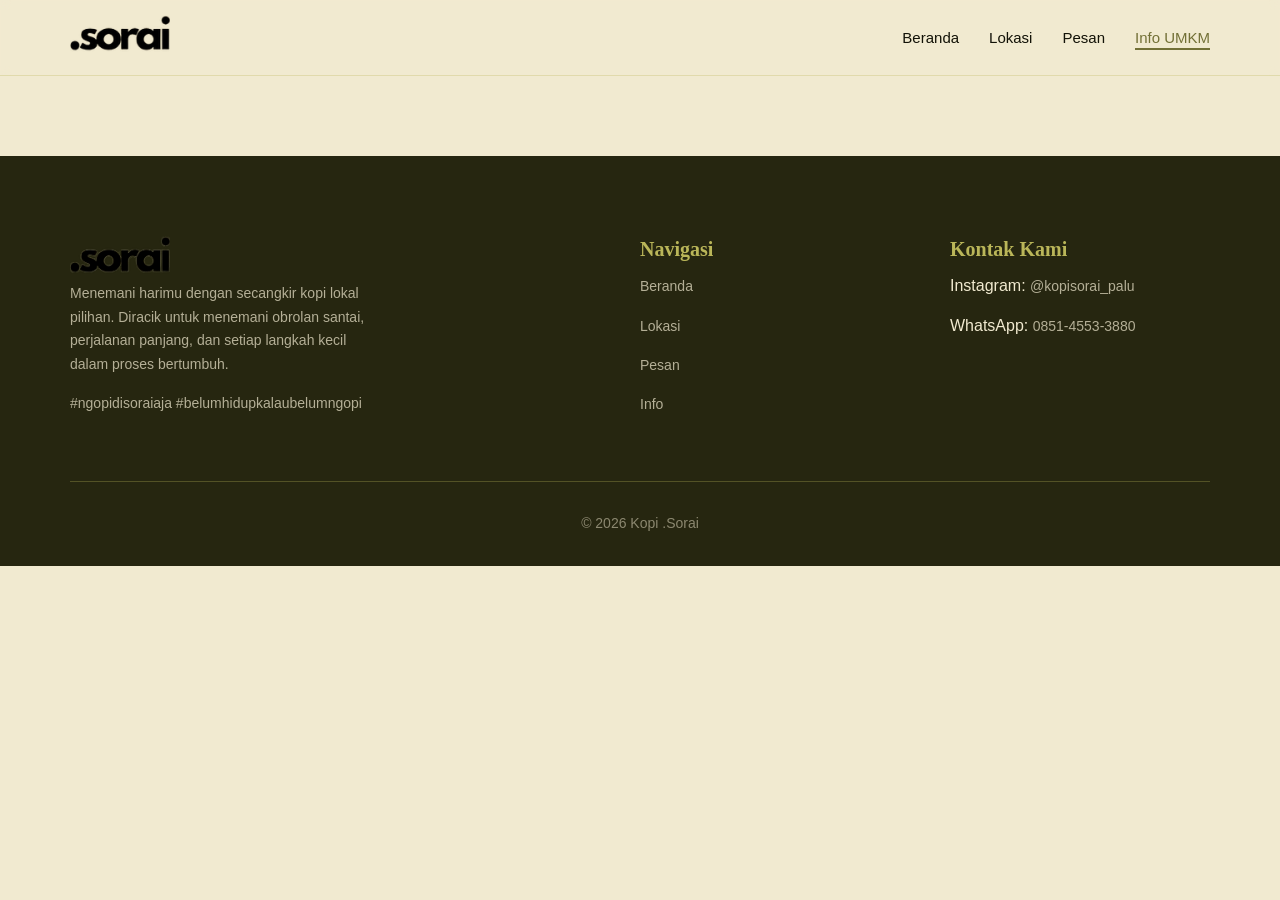
==== pages/insight.html @ 7a5486a9 "Desain Beranda, Header/Navbar, dan Footer! :]" ====
<!DOCTYPE html>
<html lang="id">
<head>
    <meta charset="UTF-8">
    <meta name="viewport" content="width=device-width, initial-scale=1.0">
    <title>Kopi .Sorai | Belum Hidup Kalau Belum Ngopi</title>
    
    <link rel="preconnect" href="[https://fonts.googleapis.com](https://fonts.googleapis.com)">
    <link rel="preconnect" href="[https://fonts.gstatic.com](https://fonts.gstatic.com)" crossorigin>
    <link href="[https://fonts.googleapis.com/css2?family=Playfair+Display:ital,wght@0,400;0,600;0,700;1,400&family=Poppins:wght@300;400;500;600&display=swap](https://fonts.googleapis.com/css2?family=Playfair+Display:ital,wght@0,400;0,600;0,700;1,400&family=Poppins:wght@300;400;500;600&display=swap)" rel="stylesheet">
    <link rel="stylesheet" href="/assets/css/style.css">
    <link rel="icon" href="/images/favicon-fromIG.jpg">
</head>
<body>
    <!-- HEADER -->
    <header>
        <div class="container">
            <nav>
                <a href="/index.html">
                    <img src="/images/logo-sorai.png" alt="" width= "100px">
                </a>

                <ul class="nav-links" id="nav">
                    <li><a href="/index.html">Beranda</a></li>
                    <li><a href="lokasi.html">Lokasi</a></li>
                    <li><a href="order.html">Pesan</a></li>
                    <li><a href="insight.html" class="active">Info UMKM</a></li>
                </ul>
            </nav>
        </div>
    </header>

    <!-- FOOTER -->
    <footer>
        <div class="container">
            <div class="footer-grid">
                <div>
                    <a href="/index.html">
                        <img src="/images/logo-sorai.png" alt="" width="100px">
                    </a>
                    <p class="footer-desc">Menemani harimu dengan secangkir kopi lokal pilihan. Diracik untuk menemani obrolan santai, perjalanan panjang, dan setiap langkah kecil dalam proses bertumbuh.</p>
                    <p class="footer-desc">#ngopidisoraiaja #belumhidupkalaubelumngopi</p>
                    
                </div>

                <div>
                    <h4 class="footer-title">Navigasi</h4>
                    <ul class="footer-links">
                        <li><a href="/index.html">Beranda</a></li>
                        <li><a href="lokasi.html">Lokasi</a></li>
                        <li><a href="order.html">Pesan</a></li>
                        <li><a href="insight.html">Info</a></li>
                    </ul>
                </div>

                <div>
                    <h4 class="footer-title">Kontak Kami</h4>
                    <ul class="footer-links">
                        <li>Instagram: <a href="https://www.instagram.com/kopisorai_palu/">@kopisorai_palu</a></li>
                        <li>WhatsApp: <a href="https://wa.me/6285145533880">0851-4553-3880</a></li>
                    </ul>
                </div>

            </div>
            <div class="footer-bottom">
                &copy; 2026 Kopi .Sorai
            </div>
        </div>
    </footer>
</body>
</html>
---- assets/css/style.css ----
:root {
    --warna-bg: #F1EAD0;       
    --warna-section: #D6D095;    
    --border: #BAB659;        
    --warna-button: #727036;    
    --text-main: #131308;    
    --warna-footer: #262610;    
    --white: #FFFFFF;         
    
    --radius-card: 20px;
    --radius-button: 30px;
    --shadow-soft: 0 12px 35px rgba(38, 38, 16, 0.06);
    --shadow-hover: 0 15px 45px rgba(38, 38, 16, 0.12);
}

* {
    margin: 0;
    padding: 0;
}

body {
    background-color: var(--warna-bg);
    color: var(--text-main);
    font-family: 'Poppins', sans-serif;
    line-height: 1.7;
}

h1, h2, h3, h4, h5 {
    font-family: 'Playfair Display', serif;
    color: var(--text-main);
    font-weight: 700;
    line-height: 1.3;
}

p {
    font-weight: 300;
    margin-bottom: 15px;
}

.container {
    width: 100%;
    max-width: 1140px;
    margin: 0 auto;
    padding: 0 24px;
}

/* --- HEADER --- */
header {
    background-color: rgba(241, 234, 208, 0.5);
    backdrop-filter: blur(5px);
    position: sticky;
    top: 0;
    z-index: 1000;
    padding: 15px 0;
    border-bottom: 1px solid rgba(186, 182, 89, 0.3);
}

nav {
    display: flex;
    justify-content: space-between;
    align-items: center;
}

.nav-links {
    list-style: none;
    display: flex;
    gap: 30px;
    align-items: center;
}

.nav-links li a {
    text-decoration: none;
    color: var(--text-main);
    font-weight: 500;
    font-size: 15px;
    position: relative;
    cursor: pointer;
    transition: color 0.3s ease;
}

.nav-links li a:hover, .nav-links li a.active {
    color: var(--warna-button);
}

.nav-links li a::after {
    content: '';
    position: absolute;
    width: 0%;
    height: 2px;
    bottom: -4px;
    left: 0;
    background-color: var(--warna-button);
}

.nav-links li a:hover::after, .nav-links li a.active::after {
    width: 100%;
}

/* --- BERANDA --- */
.page {
    padding-bottom: 80px;
}


section {
    margin-top: 80px;
    margin-bottom: 80px;
}

.section-header {
    text-align: center;
    margin-bottom: 50px;
}

.section-header h2 {
    font-size: 36px;
    margin-bottom: 10px;
    position: relative;
    display: inline-block;
}

.section-header p {
    color: var(--warna-button);
    font-size: 16px;
}

.button {
    display: inline-flex;
    align-items: center;
    justify-content: center;
    background-color: transparent;
    color: var(--warna-button);
    padding: 14px 32px;
    text-decoration: none;
    font-family: 'Poppins', sans-serif;
    font-weight: 500;
    border: 1px solid var(--warna-button);
    border-radius: var(--radius-button);
    cursor: pointer;
    transition: all 0.5s ease;
    font-size: 15px;
}

.button:hover {
    background-color: var(--warna-button);
    color: var(--white);
    transform: translateY(-1px);
}

.card {
    background-color: var(--white);
    border-radius: var(--radius-card);
    padding: 35px;
    box-shadow: var(--shadow-soft);
    position: relative;
    overflow: hidden;
}

.card-border {
    background-color: var(--warna-section);
    border-color: var(--border);
}

.badge {
    display: inline-block;
    background-color: var(--warna-bg);
    color: var(--warna-button);
    padding: 6px 14px;
    border-radius: 20px;
    font-size: 12px;
    font-weight: 600;
    margin-bottom: 15px;
    border: 1px solid var(--border);
    letter-spacing: 0.5px;
    text-transform: uppercase;
}

hr {
    border:none;
    height: 0.5px;
    background-color: #666;
}

.hero-section {
    display: flex;
    align-items: center;
    justify-content: space-between;
    min-height: 80vh;
    gap: 50px;
}

.hero-content {
    flex: 1;
    padding-right: 20px;
}

.hero-content h1 {
    font-size: 56px;
    line-height: 1.1;
    margin-bottom: 20px;
}

.hero-content p {
    font-size: 18px;
    margin-bottom: 35px;
    color: #4a4a38;
    max-width: 90%;
}

.hero-visual {
    flex: 1;
    position: relative;
    display: flex;
    justify-content: center;
    align-items: center;

    width: 100%;
    max-width: 450px;
    aspect-ratio: 1;
    background-image: url("/images/foto-kopi.png");
    background-size: cover;
    background-position: center;
    background-repeat: no-repeat;
    border: 2px solid var(--border);
    border-radius: 60% 40% 30% 70% / 60% 30% 70% 40%;
    animation: blobAnimation 8s infinite ease-in-out;
    padding: 40px;
    overflow: hidden;
}

@keyframes blobAnimation {
    0% { 
        border-radius: 60% 40% 30% 70% / 60% 30% 70% 40%; 
    }

    50% { 
        border-radius: 30% 60% 70% 40% / 50% 60% 30% 60%; 
    }

    100% { 
        border-radius: 60% 40% 30% 70% / 60% 30% 70% 40%; 
    }
}

.story-section {
    background-color: var(--warna-section);
    border-radius: 30px;
    padding: 40px;
    margin-top: 80px;
    margin-bottom: 80px;
    display: flex;
    align-items: center;
    gap: 50px;
}

.story-title {
    display: flex;
    align-items: center;
    gap: 8px;
    justify-content: center;
}

.story-title img {
    height: 40px;
    width: auto;
    display: block;
    margin-top: -5px;
}

.story-text h2 { 
    font-size: 40px; 
    margin-bottom: 20px; 
}

.story-text p { 
    font-size: 16px; 
    color: var(--text-main); 
    opacity: 0.9; 
    text-align: center;
}

/* Grid System */
.grid { 
    display: grid; 
    gap: 30px; 
}

.grid-2 { 
    grid-template-columns: repeat(2, 1fr); 
}

.grid-3 { 
    grid-template-columns: repeat(3, 1fr); 
}

.grid-4 { 
    grid-template-columns: repeat(4, 1fr); 
}

.menu-list { 
    margin-top: 20px; 
}

.menu-category-title { 
    font-size: 24px; margin-bottom: 25px; 
    color: var(--warna-button); 
    border-bottom: 1px solid var(--border); 
    padding-bottom: 10px; 
}

.menu-item { display: flex; 
    justify-content: space-between; 
    align-items: baseline; 
    margin-bottom: 20px; 
}

.menu-name { font-family: 'Playfair Display', serif; 
    font-size: 20px; 
    font-weight: 600; 
}

.menu-desc { 
    font-size: 13px; 
    color: #666; 
    display: block; 
    margin-top: 4px; 
}

.menu-price { 
    font-weight: 600; 
    color: var(--warna-button); 
    position: relative; 
}

.menu-dots { 
    flex-grow: 1; 
    border-bottom: 2px dotted var(--border); 
    margin: 0 15px; 
    opacity: 0.5; 
    position: relative; 
    top: -5px; 
}

/* --- FOOTER --- */
footer {
    background-color: var(--warna-footer);
    color: var(--warna-bg);
    padding: 80px 0 30px;
    margin-top: 80px;
}

.footer-grid {
    display: grid;
    grid-template-columns: 2fr 1fr 1fr;
    gap: 50px;
    margin-bottom: 50px;
}

.footer-logo {
    font-family: 'Playfair Display', serif;
    font-size: 32px;
    font-weight: 700;
    color: var(--warna-bg);
    text-decoration: none;
    margin-bottom: 15px;
    display: inline-block;
}

.footer-desc { 
    color: rgba(241, 234, 208, 0.7); 
    max-width: 300px; font-size: 14px; 
}

.footer-title { 
    font-family: 'Playfair Display', serif; 
    font-size: 20px; 
    margin-bottom: 10px; 
    color: var(--border); 
}

.footer-links { 
    list-style: none; 
}

.footer-links li { 
    margin-bottom: 12px; 
}

.footer-links a { 
    color: rgba(241, 234, 208, 0.7); 
    text-decoration: none; 
    transition: color 0.3s; 
    font-size: 14px; 
}

.footer-links a:hover { color: var(--warna-bg); }

.footer-bottom {
    text-align: center;
    padding-top: 30px;
    border-top: 1px solid rgba(186, 182, 89, 0.3);
    color: rgba(241, 234, 208, 0.5);
    font-size: 14px;
}
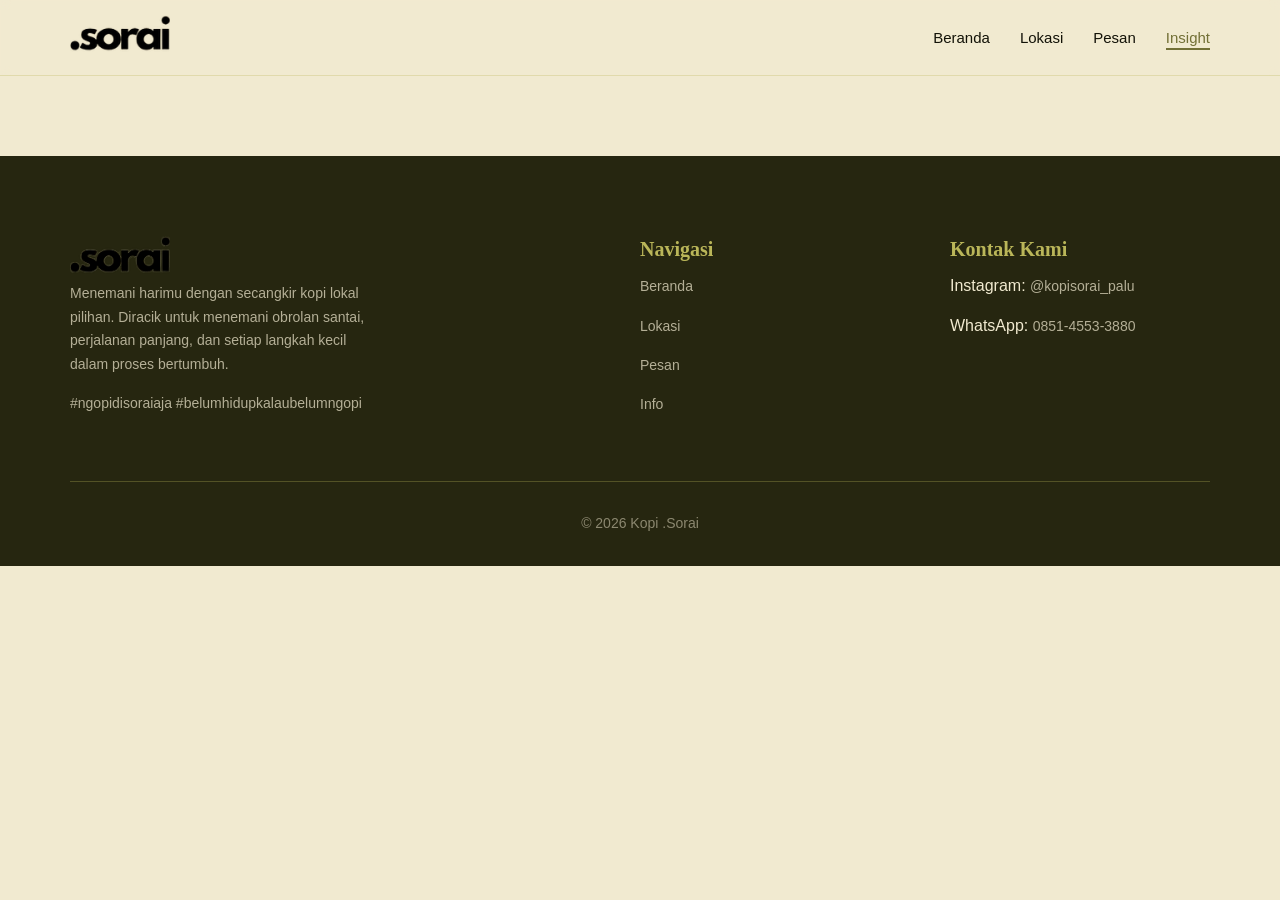
==== commit 1a6f829f: "Layout Page Lokasi dan script jsnya" ====
--- a/pages/insight.html
+++ b/pages/insight.html
@@ -24,7 +24,7 @@
                     <li><a href="/index.html">Beranda</a></li>
                     <li><a href="lokasi.html">Lokasi</a></li>
                     <li><a href="order.html">Pesan</a></li>
-                    <li><a href="insight.html" class="active">Info UMKM</a></li>
+                    <li><a href="insight.html" class="active">Insight</a></li>
                 </ul>
             </nav>
         </div>
@@ -68,4 +68,4 @@
         </div>
     </footer>
 </body>
-</html>+</html>
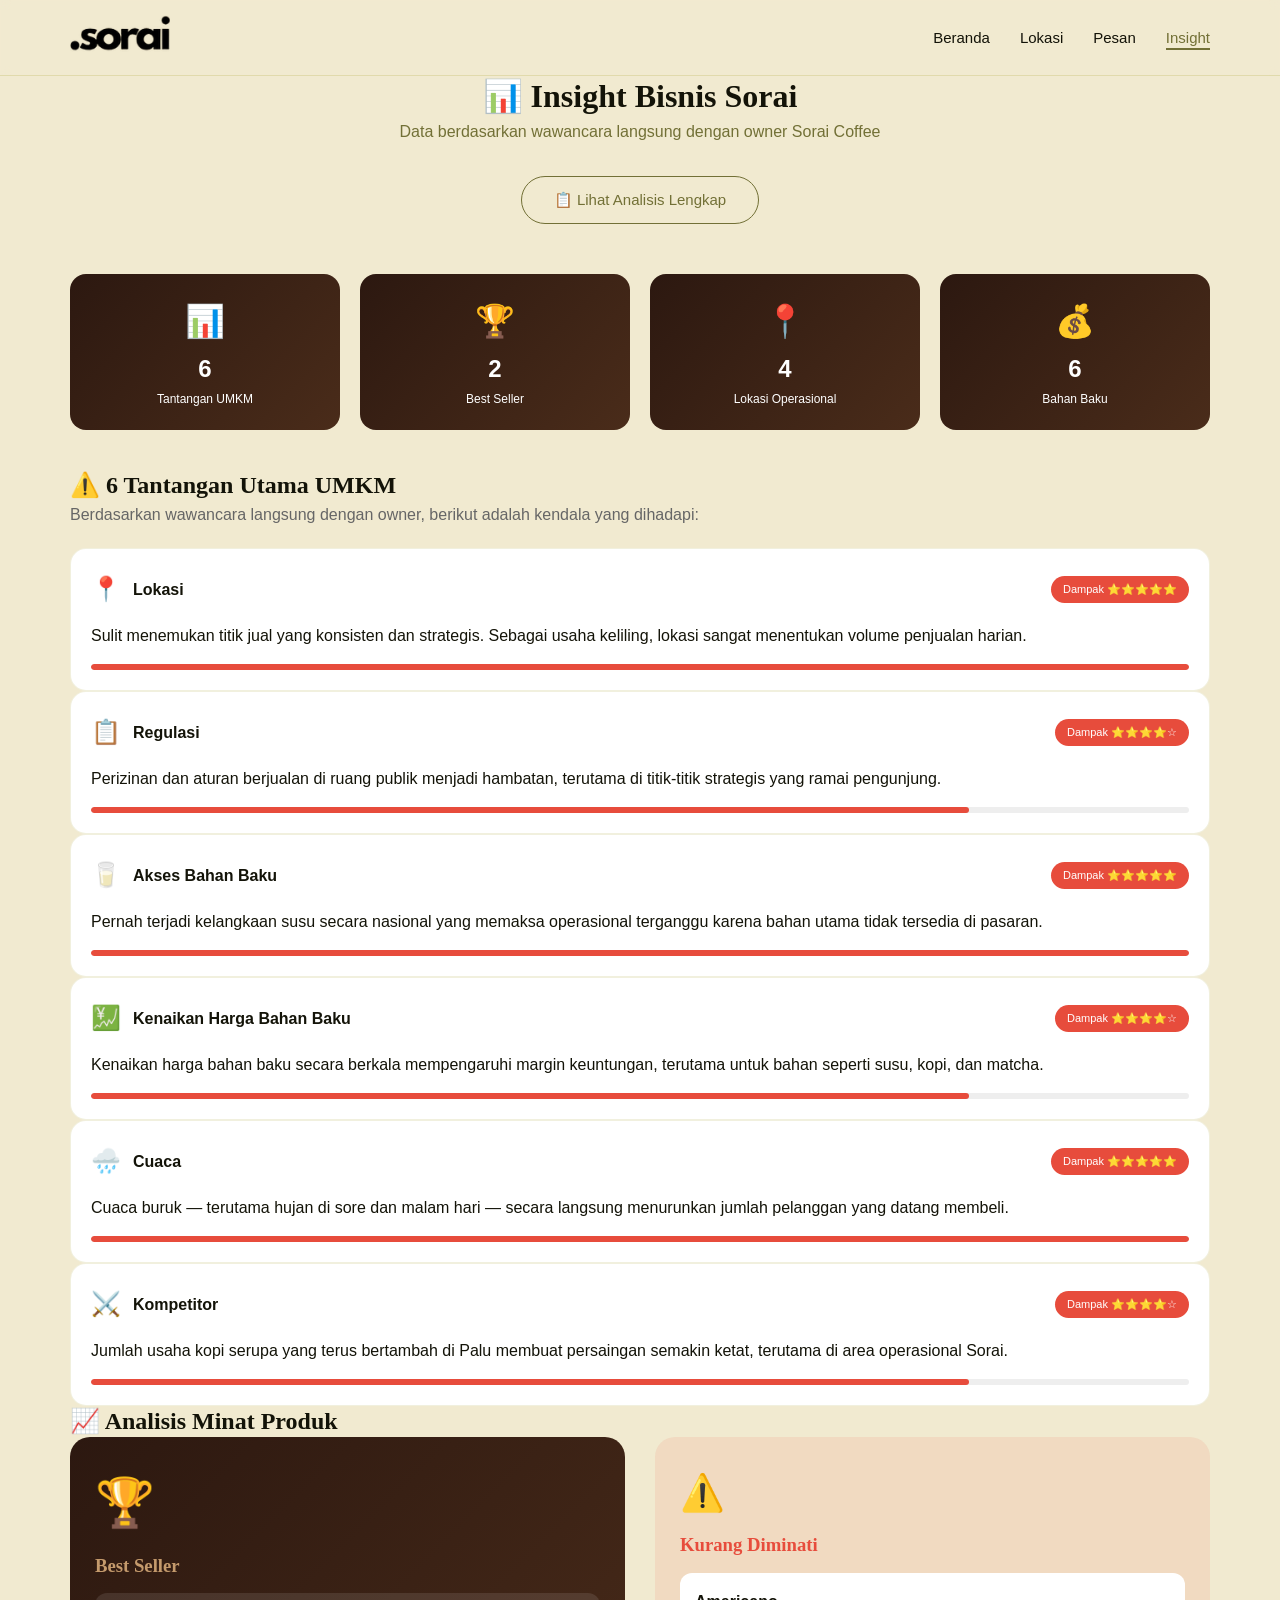
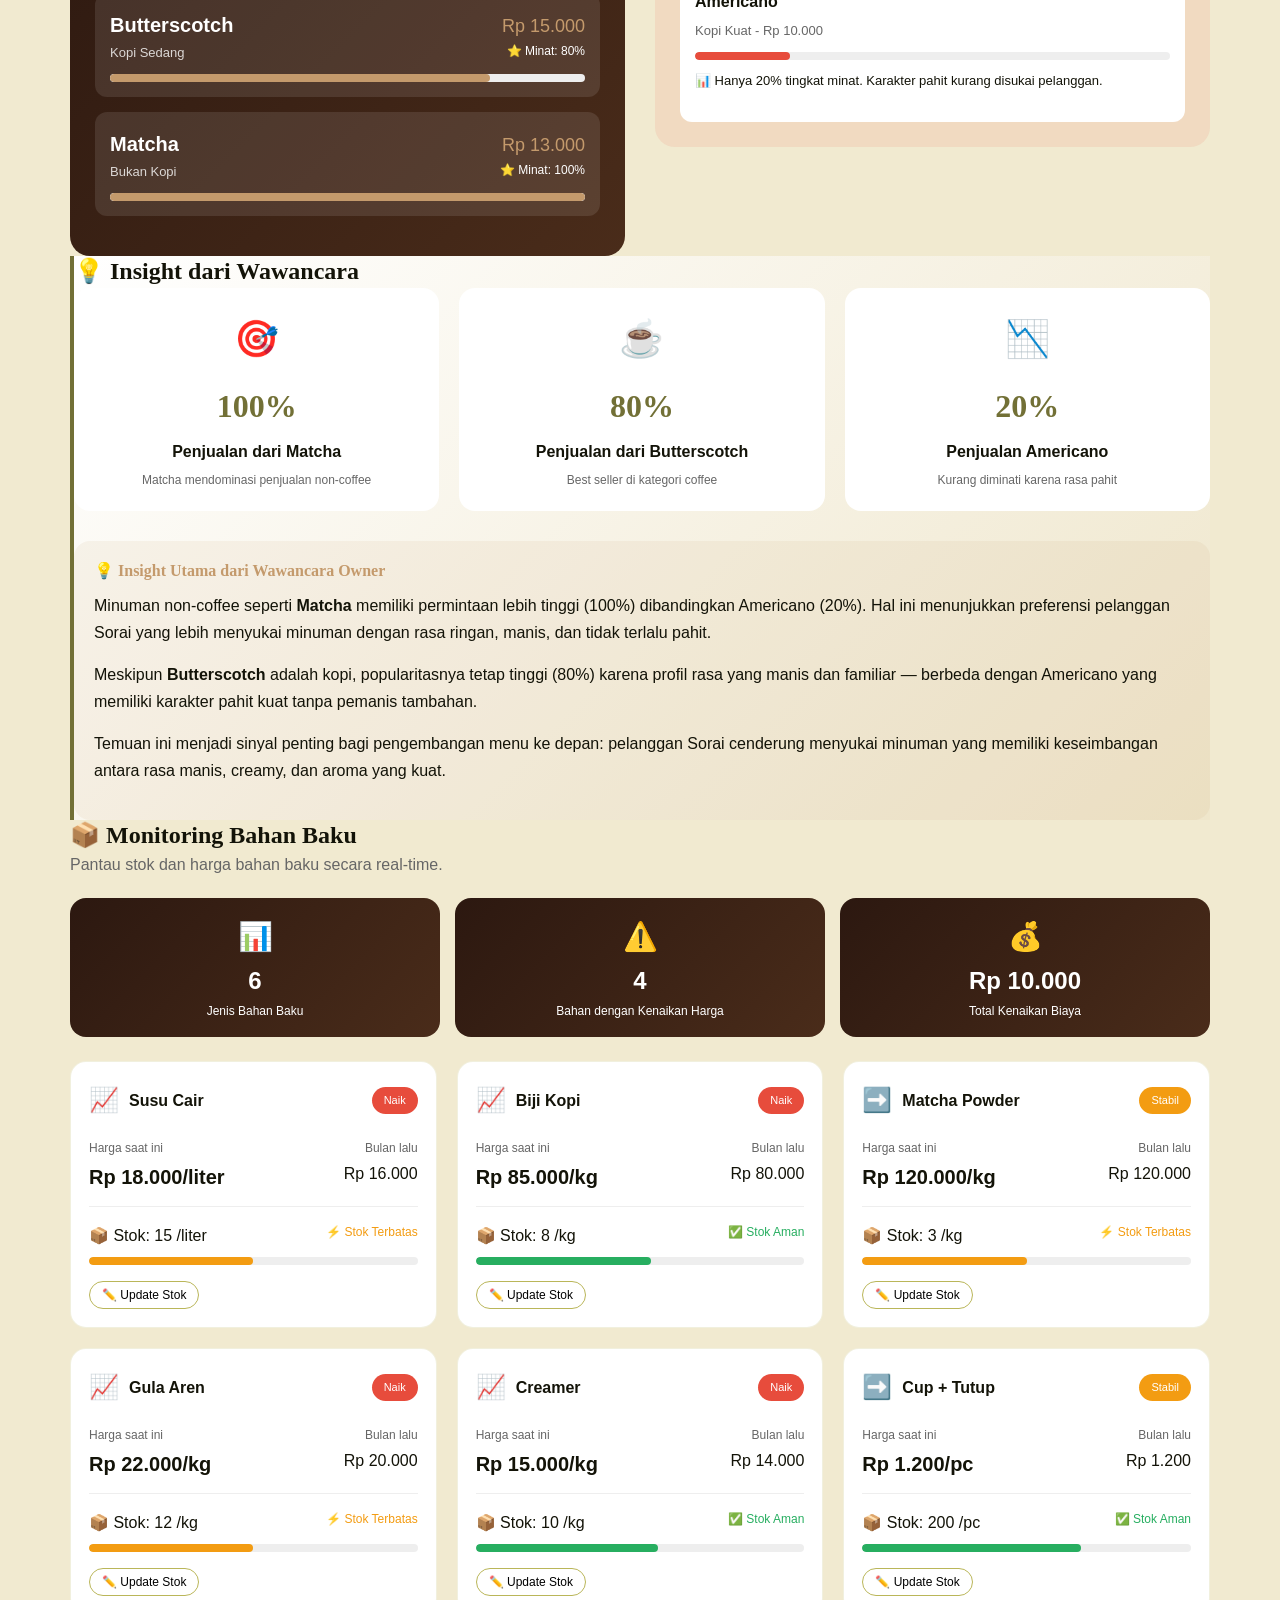
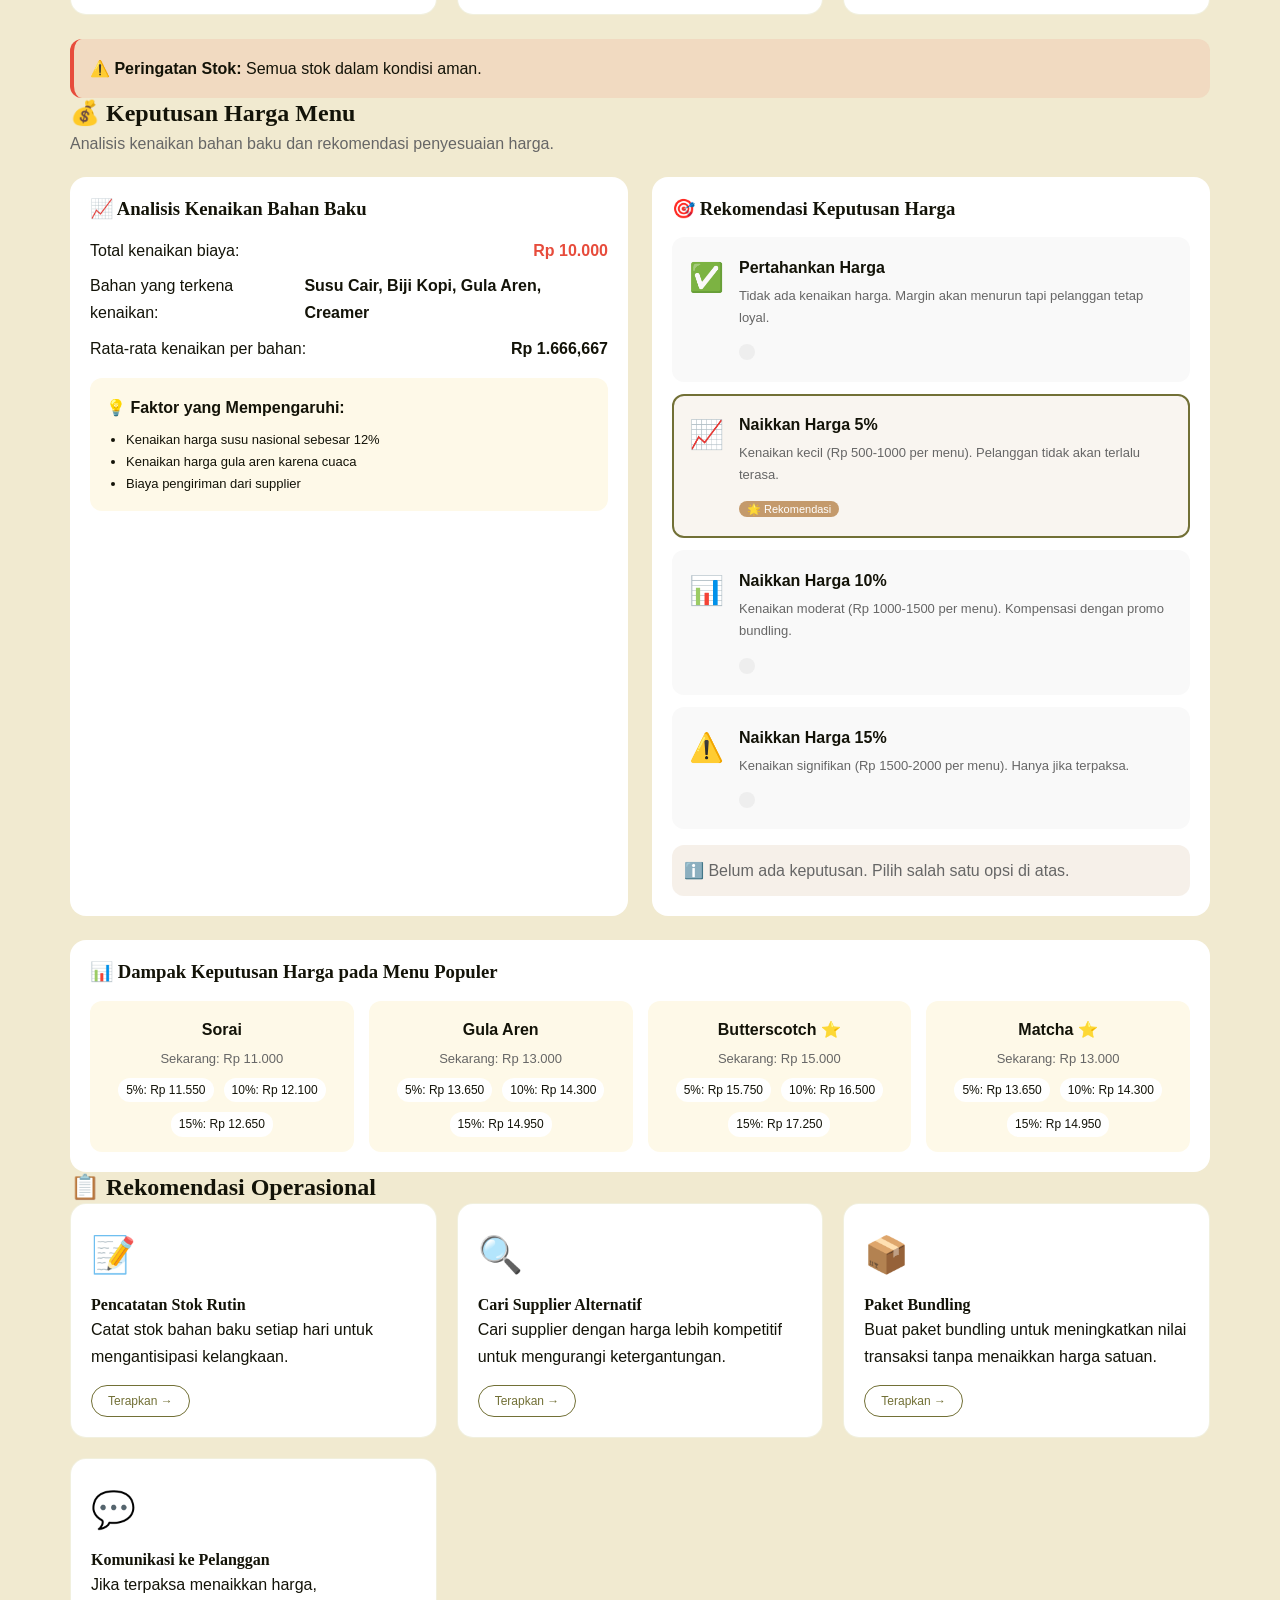
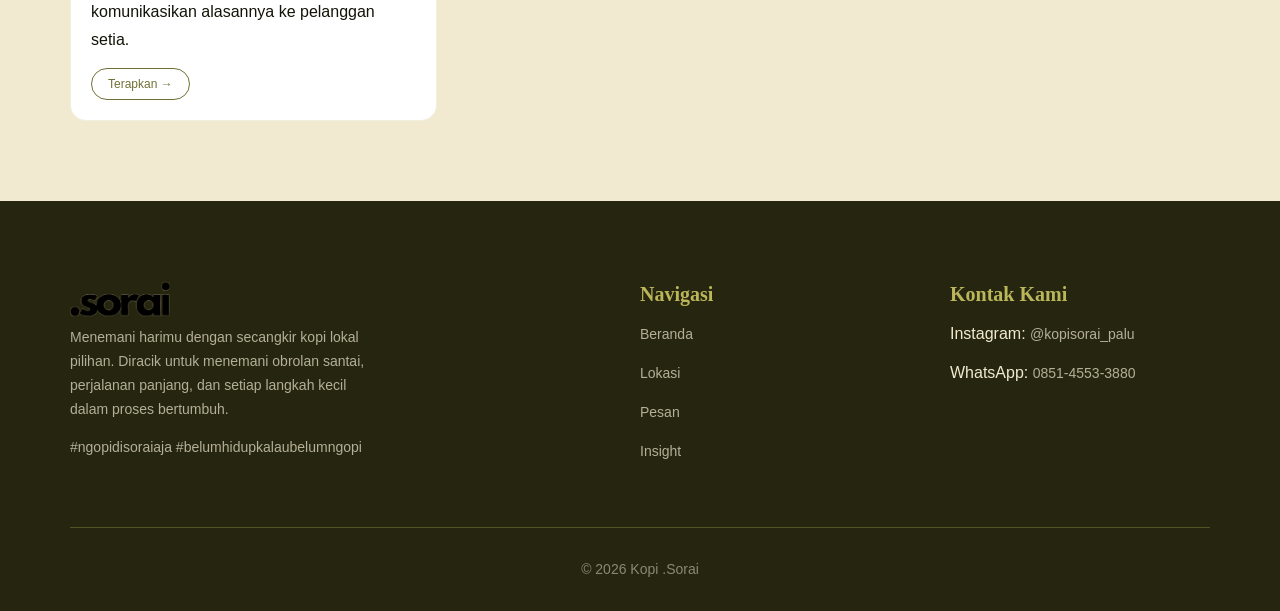
==== commit abc6cb3a: "Page Insight" ====
--- a/pages/insight.html
+++ b/pages/insight.html
@@ -3,11 +3,11 @@
 <head>
     <meta charset="UTF-8">
     <meta name="viewport" content="width=device-width, initial-scale=1.0">
-    <title>Kopi .Sorai | Belum Hidup Kalau Belum Ngopi</title>
+    <title>Kopi .Sorai | Insight Bisnis UMKM</title>
     
-    <link rel="preconnect" href="[https://fonts.googleapis.com](https://fonts.googleapis.com)">
-    <link rel="preconnect" href="[https://fonts.gstatic.com](https://fonts.gstatic.com)" crossorigin>
-    <link href="[https://fonts.googleapis.com/css2?family=Playfair+Display:ital,wght@0,400;0,600;0,700;1,400&family=Poppins:wght@300;400;500;600&display=swap](https://fonts.googleapis.com/css2?family=Playfair+Display:ital,wght@0,400;0,600;0,700;1,400&family=Poppins:wght@300;400;500;600&display=swap)" rel="stylesheet">
+    <link rel="preconnect" href="https://fonts.googleapis.com">
+    <link rel="preconnect" href="https://fonts.gstatic.com" crossorigin>
+    <link href="https://fonts.googleapis.com/css2?family=Playfair+Display:ital,wght@0,400;0,600;0,700;1,400&family=Poppins:wght@300;400;500;600&display=swap" rel="stylesheet">
     <link rel="stylesheet" href="/assets/css/style.css">
     <link rel="icon" href="/images/favicon-fromIG.jpg">
 </head>
@@ -17,9 +17,8 @@
         <div class="container">
             <nav>
                 <a href="/index.html">
-                    <img src="/images/logo-sorai.png" alt="" width= "100px">
+                    <img src="/images/logo-sorai.png" alt="Logo Sorai" width="100px">
                 </a>
-
                 <ul class="nav-links" id="nav">
                     <li><a href="/index.html">Beranda</a></li>
                     <li><a href="lokasi.html">Lokasi</a></li>
@@ -30,29 +29,100 @@
         </div>
     </header>
 
+    <main>
+        <div class="container">
+            <!-- Hero Insight -->
+            <div class="section-header">
+                <h1>📊 Insight Bisnis Sorai</h1>
+                <p>Data berdasarkan wawancara langsung dengan owner Sorai Coffee</p>
+                <button class="button" onclick="showFullInsight()" style="margin-top: 16px;">📋 Lihat Analisis Lengkap</button>
+            </div>
+
+            <!-- Ringkasan Cepat -->
+            <div style="display: grid; grid-template-columns: repeat(4, 1fr); gap: 20px; margin-bottom: 40px;">
+                <div style="text-align: center; padding: 20px; background: linear-gradient(135deg, #2c1810, #4a2c1a); border-radius: 16px; color: white;">
+                    <div style="font-size: 32px;">📊</div>
+                    <div style="font-size: 24px; font-weight: bold;">6</div>
+                    <div style="font-size: 12px;">Tantangan UMKM</div>
+                </div>
+                <div style="text-align: center; padding: 20px; background: linear-gradient(135deg, #2c1810, #4a2c1a); border-radius: 16px; color: white;">
+                    <div style="font-size: 32px;">🏆</div>
+                    <div style="font-size: 24px; font-weight: bold;">2</div>
+                    <div style="font-size: 12px;">Best Seller</div>
+                </div>
+                <div style="text-align: center; padding: 20px; background: linear-gradient(135deg, #2c1810, #4a2c1a); border-radius: 16px; color: white;">
+                    <div style="font-size: 32px;">📍</div>
+                    <div style="font-size: 24px; font-weight: bold;">4</div>
+                    <div style="font-size: 12px;">Lokasi Operasional</div>
+                </div>
+                <div style="text-align: center; padding: 20px; background: linear-gradient(135deg, #2c1810, #4a2c1a); border-radius: 16px; color: white;">
+                    <div style="font-size: 32px;">💰</div>
+                    <div style="font-size: 24px; font-weight: bold;">6</div>
+                    <div style="font-size: 12px;">Bahan Baku</div>
+                </div>
+            </div>
+
+            <!-- 6 Tantangan Utama -->
+            <div class="insight-card">
+                <h2>⚠️ 6 Tantangan Utama UMKM</h2>
+                <p style="margin-bottom: 20px; color: #666;">Berdasarkan wawancara langsung dengan owner, berikut adalah kendala yang dihadapi:</p>
+                <div id="tantangan-container"></div>
+            </div>
+
+            <!-- Minat Produk -->
+            <div class="insight-card">
+                <h2>📈 Analisis Minat Produk</h2>
+                <div id="minat-produk-container"></div>
+            </div>
+
+            <!-- Insight dari Wawancara -->
+            <div class="insight-card highlight">
+                <h2>💡 Insight dari Wawancara</h2>
+                <div id="insight-text-container"></div>
+            </div>
+
+            <!-- MONITORING BAHAN BAKU -->
+            <div class="insight-card">
+                <h2>📦 Monitoring Bahan Baku</h2>
+                <p style="margin-bottom: 20px; color: #666;">Pantau stok dan harga bahan baku secara real-time.</p>
+                <div id="monitoring-bahanbaku-container"></div>
+            </div>
+
+            <!-- KEPUTUSAN HARGA -->
+            <div class="insight-card">
+                <h2>💰 Keputusan Harga Menu</h2>
+                <p style="margin-bottom: 20px; color: #666;">Analisis kenaikan bahan baku dan rekomendasi penyesuaian harga.</p>
+                <div id="keputusan-harga-container"></div>
+            </div>
+
+            <!-- REKOMENDASI TAMBAHAN -->
+            <div class="insight-card">
+                <h2>📋 Rekomendasi Operasional</h2>
+                <div id="rekomendasi-tambahan-container"></div>
+            </div>
+        </div>
+    </main>
+
     <!-- FOOTER -->
     <footer>
         <div class="container">
             <div class="footer-grid">
                 <div>
                     <a href="/index.html">
-                        <img src="/images/logo-sorai.png" alt="" width="100px">
+                        <img src="/images/logo-sorai.png" alt="Logo Sorai" width="100px">
                     </a>
                     <p class="footer-desc">Menemani harimu dengan secangkir kopi lokal pilihan. Diracik untuk menemani obrolan santai, perjalanan panjang, dan setiap langkah kecil dalam proses bertumbuh.</p>
                     <p class="footer-desc">#ngopidisoraiaja #belumhidupkalaubelumngopi</p>
-                    
                 </div>
-
                 <div>
                     <h4 class="footer-title">Navigasi</h4>
                     <ul class="footer-links">
                         <li><a href="/index.html">Beranda</a></li>
                         <li><a href="lokasi.html">Lokasi</a></li>
                         <li><a href="order.html">Pesan</a></li>
-                        <li><a href="insight.html">Info</a></li>
+                        <li><a href="insight.html">Insight</a></li>
                     </ul>
                 </div>
-
                 <div>
                     <h4 class="footer-title">Kontak Kami</h4>
                     <ul class="footer-links">
@@ -60,12 +130,15 @@
                         <li>WhatsApp: <a href="https://wa.me/6285145533880">0851-4553-3880</a></li>
                     </ul>
                 </div>
-
             </div>
             <div class="footer-bottom">
                 &copy; 2026 Kopi .Sorai
             </div>
         </div>
     </footer>
+
+    <script src="/assets/js/data.js"></script>
+    <script src="/assets/js/insight.js"></script>
+    <script src="/assets/js/main.js"></script>
 </body>
-</html>
+</html>
--- a/assets/css/style.css
+++ b/assets/css/style.css
@@ -374,7 +374,7 @@
 .footer-title { 
     font-family: 'Playfair Display', serif; 
     font-size: 20px; 
-    margin-bottom: 10px; 
+    margin-bottom: 13px; 
     color: var(--border); 
 }
 
@@ -401,4 +401,589 @@
     border-top: 1px solid rgba(186, 182, 89, 0.3);
     color: rgba(241, 234, 208, 0.5);
     font-size: 14px;
+}
+
+/* --- LOKASI --- */
+.session-buttons {
+    display: flex;
+    justify-content: center;
+    gap: 15px;
+    margin-bottom: 40px;
+    flex-wrap: wrap;
+}
+
+.lokasi-button {
+    font-family: 'Poppins', sans-serif;
+    background-color: var(--white);
+    color: var(--warna-button);
+    border: 2px solid var(--border);
+    padding: 12px 24px;
+    border-radius: var(--radius-button);
+    font-weight: 600;
+    cursor: pointer;
+    transition: all 0.3s ease;
+    font-size: 14px;
+}
+
+.lokasi-button:hover {
+    transform: translateY(-2px);
+    box-shadow: var(--shadow-soft);
+}
+
+.lokasi-button.active {
+    background-color: var(--warna-button);
+    color: var(--white);
+    border-color: var(--warna-button);
+}
+
+.lokasi-grid {
+    display: grid;
+    grid-template-columns: repeat(auto-fit, minmax(300px, 1fr));
+    gap: 25px;
+    margin-bottom: 40px;
+}
+
+.lokasi-card {
+    background-color: var(--white);
+    border-radius: var(--radius-card);
+    padding: 30px;
+    border: 1px solid rgba(186, 182, 89, 0.3);
+    box-shadow: var(--shadow-soft);
+    display: flex;
+    flex-direction: column;
+    transition: all 0.3s ease;
+}
+
+.lokasi-grid {
+    display: grid;
+    grid-template-columns: repeat(auto-fit, minmax(300px, 500px));
+    gap: 25px;
+    justify-content: center;
+    margin-bottom: 40px;
+}
+
+.lokasi-card {
+    background-color: var(--white);
+    border-radius: var(--radius-card);
+    padding: 30px;
+    border: 1px solid rgba(186, 182, 89, 0.3);
+    box-shadow: var(--shadow-soft);
+    display: flex;
+    flex-direction: column;
+    transition: all 0.3s ease;
+}
+
+.lokasi-icon {
+    width: 100%;
+    height: 180px;
+    object-fit: contain;
+    margin-bottom: 20px;
+}
+
+.lokasi-card h3 {
+    font-size: 20px;
+    margin-bottom: 10px;
+    color: var(--text-main);
+}
+
+.lokasi-time {
+    display: inline-block;
+    align-self: flex-start;
+    background-color: var(--warna-section);
+    color: var(--text-main);
+    padding: 4px 12px;
+    border-radius: 8px;
+    font-size: 12px;
+    font-weight: 600;
+    margin-bottom: 12px;
+}
+
+.lokasi-address {
+    font-size: 13px;
+    margin-bottom: 20px;
+}
+
+.lokasi-address a {
+    color: #666;
+}
+
+.lokasi-pros h4 {
+    font-size: 14px;
+    font-family: 'Poppins', sans-serif;
+    margin-bottom: 10px;
+    color: var(--warna-button);
+    font-weight: 600;
+}
+
+.lokasi-pros ul {
+    list-style: none;
+}
+
+.lokasi-pros ul li {
+    font-size: 13px;
+    color: #4a4a38;
+    position: relative;
+    padding-left: 20px;
+    margin-bottom: 8px;
+    line-height: 1.4;
+}
+
+.lokasi-pros ul li::before {
+    content: "✓";
+    position: absolute;
+    left: 0;
+    color: var(--warna-button);
+    font-weight: bold;
+}
+
+.faktor-grid {
+    display: grid;
+    grid-template-columns: repeat(auto-fit, minmax(240px, 1fr));
+    gap: 20px;
+}
+
+.faktor-card {
+    background-color: var(--white);
+    border-radius: 15px;
+    padding: 22px;
+    border-left: 4px solid var(--warna-button);
+    box-shadow: var(--shadow-soft);
+    transition: transform 0.3s ease;
+}
+
+.faktor-icon {
+    font-size: 24px;
+    margin-bottom: 10px;
+}
+
+.faktor-card h4 {
+    font-size: 15px;
+    color: var(--warna-button);
+    margin-bottom: 6px;
+    font-family: 'Poppins', sans-serif;
+    font-weight: 600;
+}
+
+.faktor-card p {
+    font-size: 12px;
+    color: #555;
+    margin-bottom: 0;
+    line-height: 1.5;
+}
+
+
+/* STYLE INSIGHT */
+
+/* Tantangan Items */
+.tantangan-item {
+    background: var(--white);
+    padding: 20px;
+    border-radius: 16px;
+    transition: all 0.3s ease;
+    border: 1px solid rgba(186, 182, 89, 0.2);
+}
+
+.tantangan-item:hover {
+    transform: translateY(-5px);
+    box-shadow: var(--shadow-hover);
+}
+
+.tantangan-header {
+    display: flex;
+    align-items: center;
+    gap: 12px;
+    margin-bottom: 12px;
+    flex-wrap: wrap;
+}
+
+.tantangan-icon {
+    font-size: 24px;
+}
+
+.impact-badge {
+    padding: 4px 12px;
+    border-radius: 20px;
+    font-size: 11px;
+    color: white;
+    margin-left: auto;
+}
+
+.impact-bar {
+    height: 6px;
+    background: #eee;
+    border-radius: 3px;
+    margin-top: 12px;
+    overflow: hidden;
+}
+
+.impact-fill {
+    height: 100%;
+    border-radius: 3px;
+    transition: width 0.5s ease;
+}
+
+/* Insight Stats */
+.insight-stat {
+    text-align: center;
+    padding: 20px;
+    background: var(--white);
+    border-radius: 16px;
+    transition: all 0.3s ease;
+}
+
+.insight-stat:hover {
+    transform: translateY(-5px);
+    box-shadow: var(--shadow-hover);
+}
+
+.stat-icon {
+    font-size: 36px;
+    margin-bottom: 10px;
+}
+
+.stat-value {
+    font-size: 32px;
+    font-weight: 700;
+    font-family: 'Playfair Display', serif;
+    color: var(--warna-button);
+}
+
+.stat-label {
+    font-weight: 600;
+    margin: 5px 0;
+}
+
+.stat-desc {
+    font-size: 12px;
+    color: #666;
+}
+
+/* Popularity Bar */
+.popularity-bar {
+    height: 8px;
+    background: #eee;
+    border-radius: 4px;
+    overflow: hidden;
+}
+
+.popularity-fill {
+    height: 100%;
+    border-radius: 4px;
+    transition: width 0.5s ease;
+}
+
+/* Rekomendasi Grid */
+.rekomendasi-grid {
+    display: grid;
+    grid-template-columns: repeat(auto-fit, minmax(300px, 1fr));
+    gap: 20px;
+}
+
+.rekomendasi-card {
+    background: var(--white);
+    border-radius: 16px;
+    padding: 20px;
+    transition: all 0.3s ease;
+    border: 1px solid rgba(186, 182, 89, 0.2);
+}
+
+.rekomendasi-card:hover {
+    transform: translateY(-3px);
+    box-shadow: var(--shadow-hover);
+}
+
+.rekomendasi-header {
+    display: flex;
+    justify-content: space-between;
+    align-items: center;
+    margin-bottom: 12px;
+    flex-wrap: wrap;
+    gap: 8px;
+}
+
+.rekomendasi-title {
+    font-weight: 700;
+    font-size: 16px;
+}
+
+.rekomendasi-desc {
+    font-size: 13px;
+    color: #666;
+    line-height: 1.6;
+    margin-bottom: 15px;
+}
+
+.urgency-badge {
+    padding: 4px 10px;
+    border-radius: 20px;
+    font-size: 11px;
+    font-weight: 600;
+}
+
+.urgency-badge.high {
+    background: #e74c3c;
+    color: white;
+}
+
+.urgency-badge.medium {
+    background: #f39c12;
+    color: white;
+}
+
+.urgency-badge.low {
+    background: #27ae60;
+    color: white;
+}
+
+.action-btn {
+    background: transparent;
+    border: 1px solid var(--warna-button);
+    padding: 8px 16px;
+    border-radius: 20px;
+    color: var(--warna-button);
+    cursor: pointer;
+    font-size: 12px;
+    font-weight: 500;
+    transition: all 0.3s ease;
+}
+
+.action-btn:hover {
+    background: var(--warna-button);
+    color: white;
+}
+
+/* Filter Buttons */
+.filter-btn {
+    background: transparent;
+    border: 1px solid var(--border);
+    padding: 8px 20px;
+    border-radius: 30px;
+    cursor: pointer;
+    font-family: 'Poppins', sans-serif;
+    transition: all 0.3s ease;
+}
+
+.filter-btn:hover {
+    border-color: var(--warna-button);
+    color: var(--warna-button);
+}
+
+.filter-btn.active {
+    background: var(--warna-button);
+    border-color: var(--warna-button);
+    color: white;
+}
+
+/* Progress Bar */
+.progress-bar {
+    height: 10px;
+    background: #eee;
+    border-radius: 5px;
+    overflow: hidden;
+}
+
+.progress-fill {
+    height: 100%;
+    border-radius: 5px;
+    transition: width 0.5s ease;
+}
+
+/* Insight Card Highlight */
+.insight-card.highlight {
+    border-left: 4px solid var(--warna-button);
+    background: linear-gradient(135deg, var(--white), rgba(196, 154, 108, 0.05));
+}
+
+/* MONITORING BAHAN BAKU & KEPUTUSAN HARGA */
+
+/* Bahan Baku Grid */
+.bahanbaku-grid {
+    display: grid;
+    grid-template-columns: repeat(auto-fit, minmax(300px, 1fr));
+    gap: 20px;
+}
+
+.bahanbaku-card {
+    background: var(--white);
+    border-radius: 16px;
+    padding: 18px;
+    border: 1px solid rgba(186, 182, 89, 0.2);
+    transition: all 0.3s ease;
+}
+
+.bahanbaku-card:hover {
+    transform: translateY(-3px);
+    box-shadow: var(--shadow-hover);
+}
+
+.bahanbaku-header {
+    display: flex;
+    align-items: center;
+    gap: 10px;
+    margin-bottom: 12px;
+    flex-wrap: wrap;
+}
+
+.bahanbaku-icon {
+    font-size: 24px;
+}
+
+.trend-badge {
+    padding: 4px 12px;
+    border-radius: 20px;
+    font-size: 11px;
+    color: white;
+    margin-left: auto;
+}
+
+.bahanbaku-price {
+    display: flex;
+    justify-content: space-between;
+    margin-bottom: 15px;
+    padding-bottom: 12px;
+    border-bottom: 1px solid #eee;
+}
+
+.bahanbaku-stock {
+    margin-top: 10px;
+}
+
+.stock-bar {
+    height: 8px;
+    background: #eee;
+    border-radius: 4px;
+    margin: 8px 0;
+    overflow: hidden;
+}
+
+.stock-fill {
+    height: 100%;
+    border-radius: 4px;
+    transition: width 0.3s ease;
+}
+
+.stock-status {
+    font-size: 12px;
+    font-weight: 500;
+}
+
+.stock-status.safe { color: #27ae60; }
+.stock-status.warning { color: #f39c12; }
+.stock-status.danger { color: #e74c3c; }
+
+.update-stock-btn {
+    background: transparent;
+    border: 1px solid var(--border);
+    padding: 6px 12px;
+    border-radius: 20px;
+    font-size: 12px;
+    cursor: pointer;
+    margin-top: 8px;
+    transition: all 0.3s ease;
+}
+
+.update-stock-btn:hover {
+    background: var(--warna-button);
+    border-color: var(--warna-button);
+    color: white;
+}
+
+/* Price Decision Cards */
+.price-decision-card {
+    display: flex;
+    align-items: flex-start;
+    gap: 15px;
+    padding: 15px;
+    margin-bottom: 12px;
+    background: #f9f9f9;
+    border-radius: 12px;
+    cursor: pointer;
+    transition: all 0.3s ease;
+    border: 2px solid transparent;
+}
+
+.price-decision-card:hover {
+    background: #fef9e8;
+    transform: translateX(5px);
+}
+
+.price-decision-card.active {
+    border-color: var(--warna-button);
+    background: rgba(196, 154, 108, 0.1);
+}
+
+.decision-icon {
+    font-size: 28px;
+}
+
+.decision-content {
+    flex: 1;
+}
+
+.decision-content strong {
+    display: block;
+    margin-bottom: 4px;
+}
+
+.decision-content p {
+    font-size: 13px;
+    color: #666;
+    margin-bottom: 8px;
+}
+
+.decision-tag {
+    font-size: 11px;
+    padding: 2px 8px;
+    border-radius: 12px;
+    background: #eee;
+}
+
+.decision-tag.recommended {
+    background: #c49a6c;
+    color: white;
+}
+
+/* Menu Impact Grid */
+.menu-impact-grid {
+    display: grid;
+    grid-template-columns: repeat(auto-fit, minmax(200px, 1fr));
+    gap: 15px;
+}
+
+.menu-impact-card {
+    background: #fef9e8;
+    padding: 15px;
+    border-radius: 12px;
+    text-align: center;
+}
+
+.menu-impact-name {
+    font-weight: bold;
+    margin-bottom: 5px;
+}
+
+.menu-impact-price {
+    font-size: 13px;
+    color: #666;
+    margin-bottom: 8px;
+}
+
+.menu-impact-prices {
+    display: flex;
+    justify-content: center;
+    gap: 10px;
+    font-size: 12px;
+    flex-wrap: wrap;
+}
+
+.menu-impact-prices span {
+    background: white;
+    padding: 2px 8px;
+    border-radius: 12px;
+}
+
+/* Rekomendasi Card */
+.rekomendasi-icon {
+    font-size: 36px;
+    margin-bottom: 10px;
 }
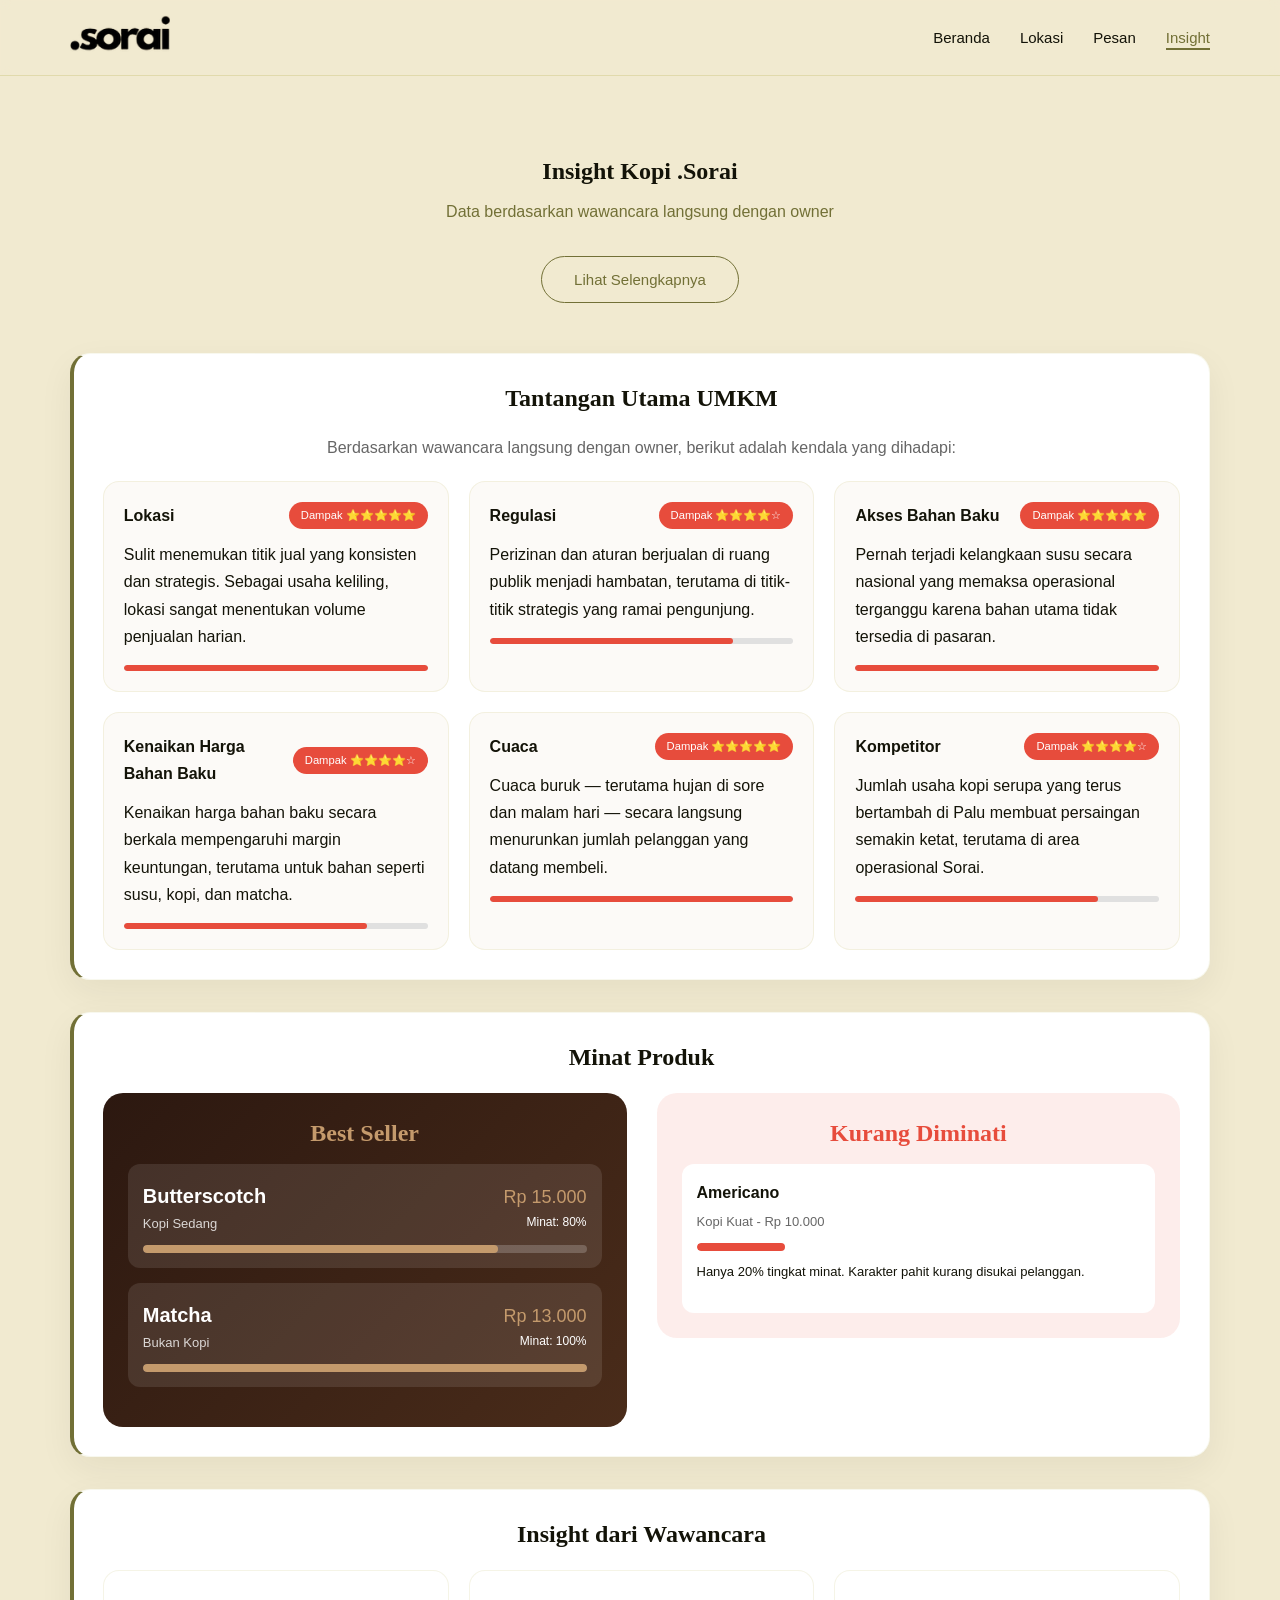
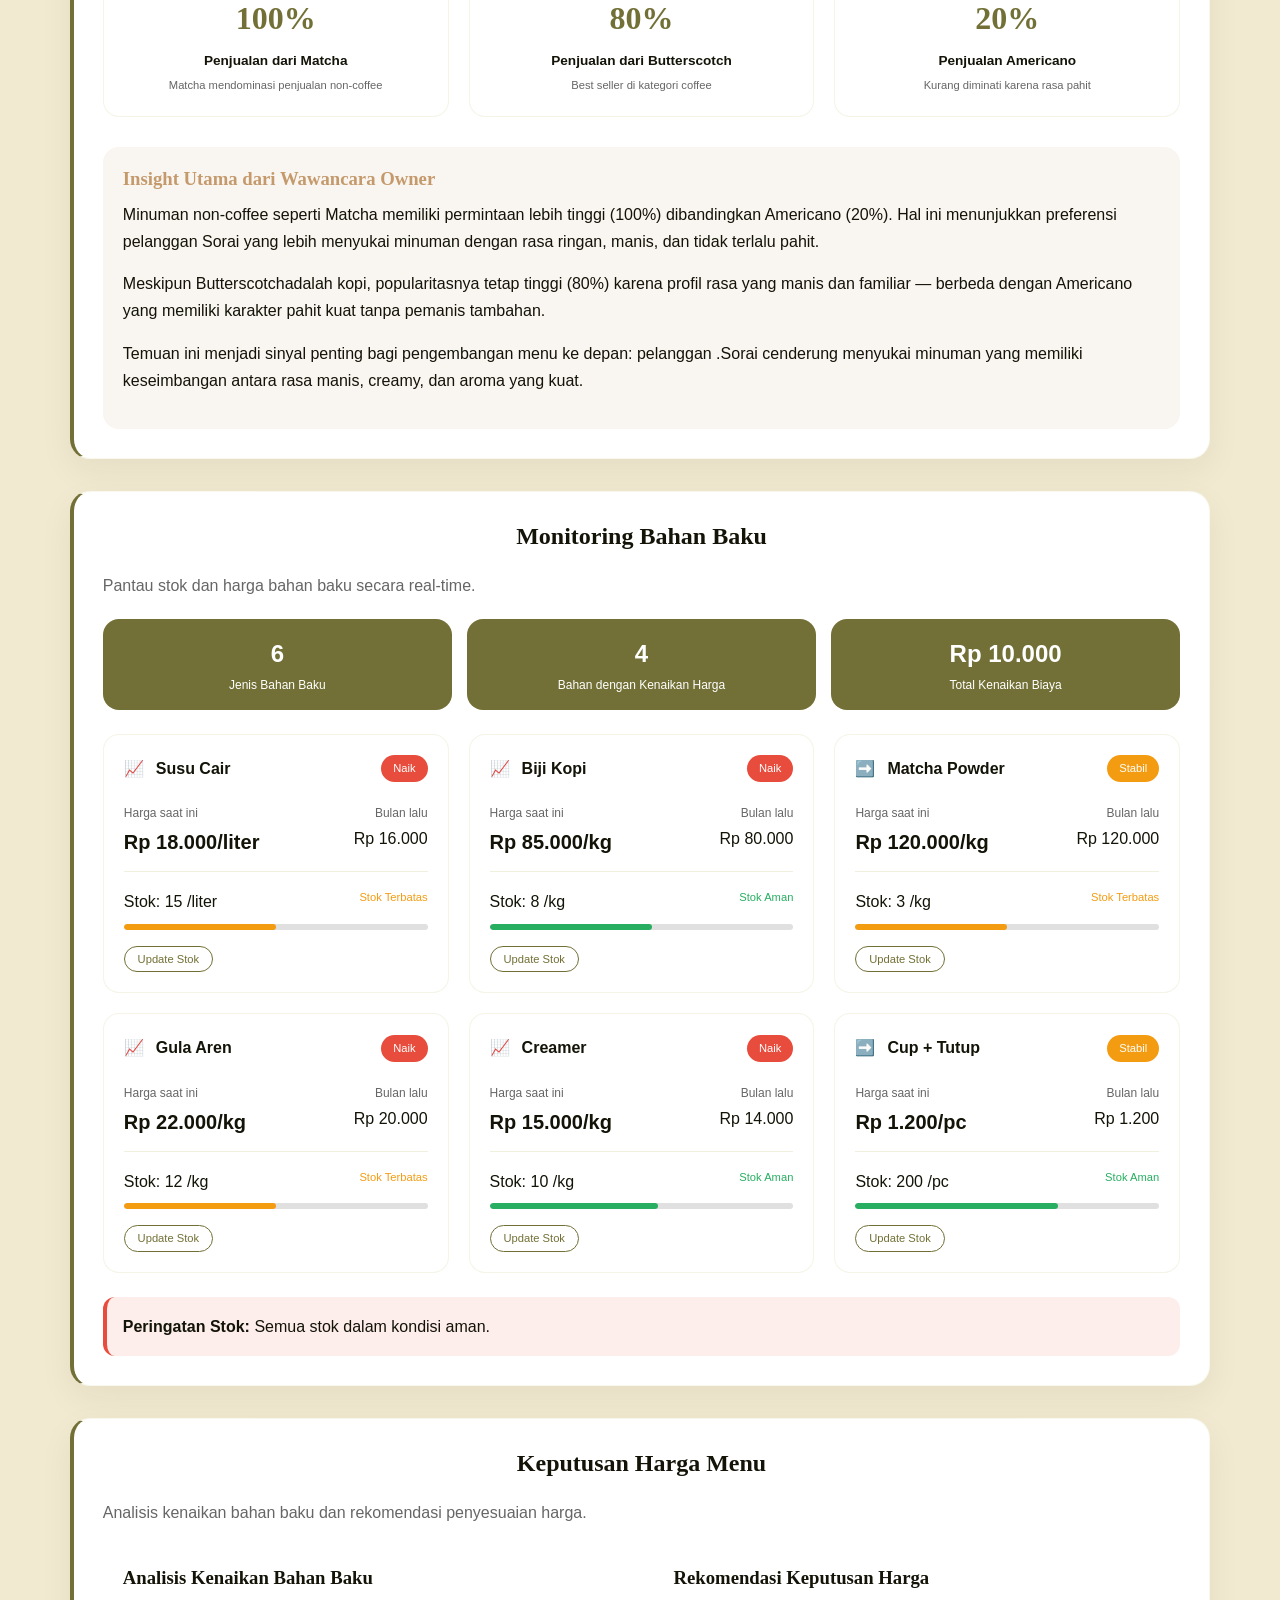
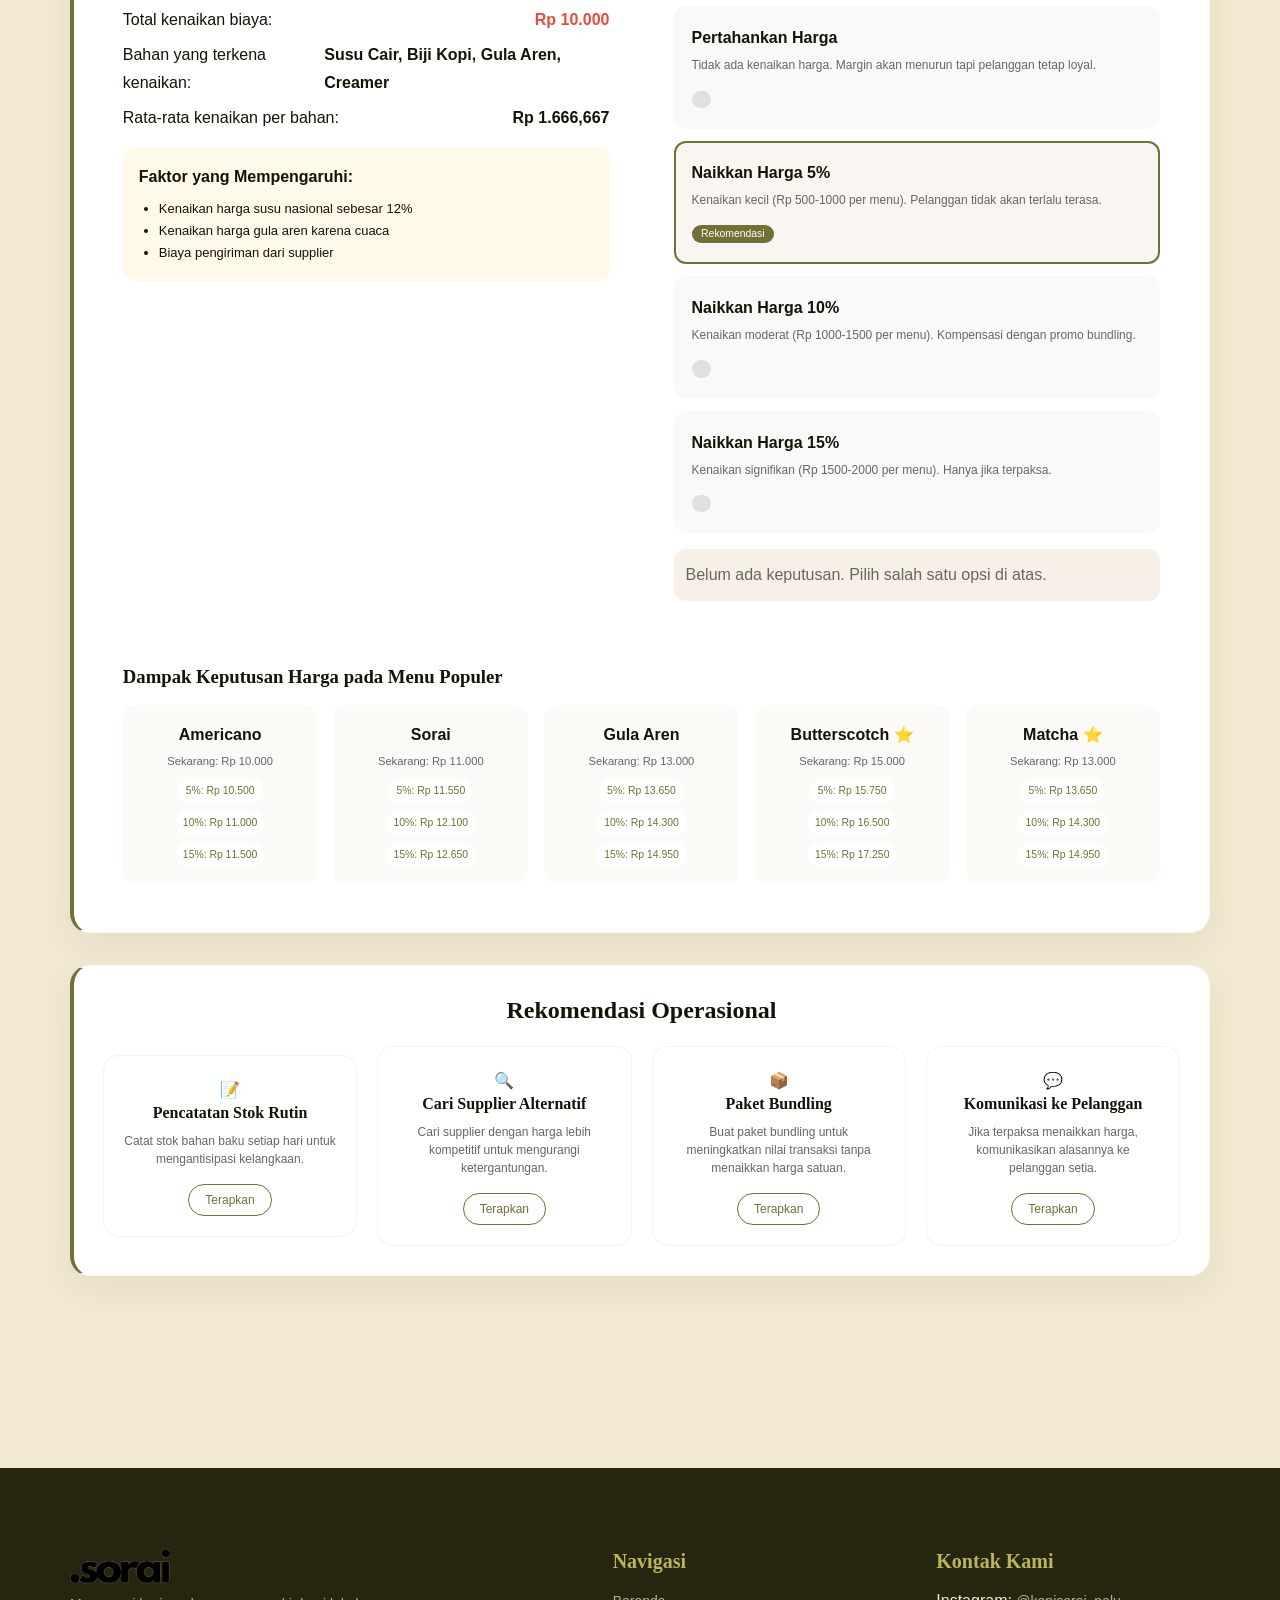
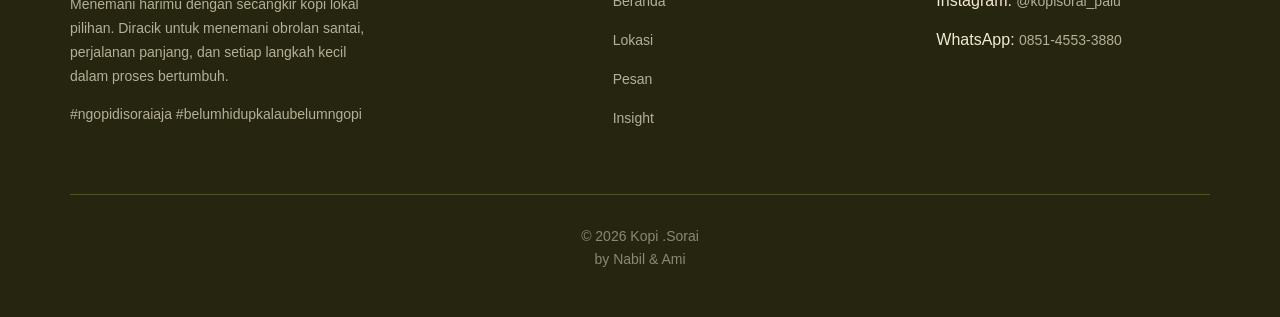
==== commit b993c9b9: "update pages, footer, etc." ====
--- a/pages/insight.html
+++ b/pages/insight.html
@@ -7,7 +7,7 @@
     
     <link rel="preconnect" href="https://fonts.googleapis.com">
     <link rel="preconnect" href="https://fonts.gstatic.com" crossorigin>
-    <link href="https://fonts.googleapis.com/css2?family=Playfair+Display:ital,wght@0,400;0,600;0,700;1,400&family=Poppins:wght@300;400;500;600&display=swap" rel="stylesheet">
+        <link href="[https://fonts.googleapis.com/css2?family=Playfair+Display:ital,wght@0,400;0,600;0,700;1,400&family=Poppins:wght@300;400;500;600&display=swap](https://fonts.googleapis.com/css2?family=Playfair+Display:ital,wght@0,400;0,600;0,700;1,400&family=Poppins:wght@300;400;500;600&display=swap)" rel="stylesheet">
     <link rel="stylesheet" href="/assets/css/style.css">
     <link rel="icon" href="/images/favicon-fromIG.jpg">
 </head>
@@ -23,84 +23,57 @@
                     <li><a href="/index.html">Beranda</a></li>
                     <li><a href="lokasi.html">Lokasi</a></li>
                     <li><a href="order.html">Pesan</a></li>
-                    <li><a href="insight.html" class="active">Insight</a></li>
+                    <li><a href="insight.html">Insight</a></li>
                 </ul>
             </nav>
         </div>
     </header>
 
     <main>
-        <div class="container">
-            <!-- Hero Insight -->
-            <div class="section-header">
-                <h1>📊 Insight Bisnis Sorai</h1>
-                <p>Data berdasarkan wawancara langsung dengan owner Sorai Coffee</p>
-                <button class="button" onclick="showFullInsight()" style="margin-top: 16px;">📋 Lihat Analisis Lengkap</button>
-            </div>
+        <section id="page-insight" class="page">
+            <div class="container">
+                <div class="section-header">
+                    <h1>Insight Kopi .Sorai</h1>
+                    <p>Data berdasarkan wawancara langsung dengan owner</p>
+                    <button class="button" onclick="showFullInsight()" style="margin-top: 16px;">Lihat Selengkapnya</button>
+                </div>
 
-            <!-- Ringkasan Cepat -->
-            <div style="display: grid; grid-template-columns: repeat(4, 1fr); gap: 20px; margin-bottom: 40px;">
-                <div style="text-align: center; padding: 20px; background: linear-gradient(135deg, #2c1810, #4a2c1a); border-radius: 16px; color: white;">
-                    <div style="font-size: 32px;">📊</div>
-                    <div style="font-size: 24px; font-weight: bold;">6</div>
-                    <div style="font-size: 12px;">Tantangan UMKM</div>
+                <div class="insight-card">
+                    <h2>Tantangan Utama UMKM</h2>
+                    <p style="margin-bottom: 20px; color: #666; text-align: center;">Berdasarkan wawancara langsung dengan owner, berikut adalah kendala yang dihadapi:</p>
+                    <div id="tantangan-container"></div>
                 </div>
-                <div style="text-align: center; padding: 20px; background: linear-gradient(135deg, #2c1810, #4a2c1a); border-radius: 16px; color: white;">
-                    <div style="font-size: 32px;">🏆</div>
-                    <div style="font-size: 24px; font-weight: bold;">2</div>
-                    <div style="font-size: 12px;">Best Seller</div>
+
+                <div class="insight-card">
+                    <h2>Minat Produk</h2>
+                    <div id="minat-produk-container"></div>
                 </div>
-                <div style="text-align: center; padding: 20px; background: linear-gradient(135deg, #2c1810, #4a2c1a); border-radius: 16px; color: white;">
-                    <div style="font-size: 32px;">📍</div>
-                    <div style="font-size: 24px; font-weight: bold;">4</div>
-                    <div style="font-size: 12px;">Lokasi Operasional</div>
+
+                <div class="insight-card highlight">
+                    <h2>Insight dari Wawancara</h2>
+                    <div id="insight-text-container"></div>
                 </div>
-                <div style="text-align: center; padding: 20px; background: linear-gradient(135deg, #2c1810, #4a2c1a); border-radius: 16px; color: white;">
-                    <div style="font-size: 32px;">💰</div>
-                    <div style="font-size: 24px; font-weight: bold;">6</div>
-                    <div style="font-size: 12px;">Bahan Baku</div>
+
+                <div class="insight-card">
+                    <h2>Monitoring Bahan Baku</h2>
+                    <p style="margin-bottom: 20px; color: #666;">Pantau stok dan harga bahan baku secara real-time.</p>
+                    <div id="monitoring-bahanbaku-container"></div>
+                </div>
+
+                <!-- KEPUTUSAN HARGA -->
+                <div class="insight-card">
+                    <h2>Keputusan Harga Menu</h2>
+                    <p style="margin-bottom: 20px; color: #666;">Analisis kenaikan bahan baku dan rekomendasi penyesuaian harga.</p>
+                    <div id="keputusan-harga-container"></div>
+                </div>
+
+                <!-- REKOMENDASI TAMBAHAN -->
+                <div class="insight-card">
+                    <h2>Rekomendasi Operasional</h2>
+                    <div id="rekomendasi-tambahan-container"></div>
                 </div>
             </div>
-
-            <!-- 6 Tantangan Utama -->
-            <div class="insight-card">
-                <h2>⚠️ 6 Tantangan Utama UMKM</h2>
-                <p style="margin-bottom: 20px; color: #666;">Berdasarkan wawancara langsung dengan owner, berikut adalah kendala yang dihadapi:</p>
-                <div id="tantangan-container"></div>
-            </div>
-
-            <!-- Minat Produk -->
-            <div class="insight-card">
-                <h2>📈 Analisis Minat Produk</h2>
-                <div id="minat-produk-container"></div>
-            </div>
-
-            <!-- Insight dari Wawancara -->
-            <div class="insight-card highlight">
-                <h2>💡 Insight dari Wawancara</h2>
-                <div id="insight-text-container"></div>
-            </div>
-
-            <!-- MONITORING BAHAN BAKU -->
-            <div class="insight-card">
-                <h2>📦 Monitoring Bahan Baku</h2>
-                <p style="margin-bottom: 20px; color: #666;">Pantau stok dan harga bahan baku secara real-time.</p>
-                <div id="monitoring-bahanbaku-container"></div>
-            </div>
-
-            <!-- KEPUTUSAN HARGA -->
-            <div class="insight-card">
-                <h2>💰 Keputusan Harga Menu</h2>
-                <p style="margin-bottom: 20px; color: #666;">Analisis kenaikan bahan baku dan rekomendasi penyesuaian harga.</p>
-                <div id="keputusan-harga-container"></div>
-            </div>
-
-            <!-- REKOMENDASI TAMBAHAN -->
-            <div class="insight-card">
-                <h2>📋 Rekomendasi Operasional</h2>
-                <div id="rekomendasi-tambahan-container"></div>
-            </div>
-        </div>
+        </section>
     </main>
 
     <!-- FOOTER -->
@@ -108,12 +81,14 @@
         <div class="container">
             <div class="footer-grid">
                 <div>
-                    <a href="/index.html">
-                        <img src="/images/logo-sorai.png" alt="Logo Sorai" width="100px">
+                    <a href="insight.html">
+                        <img src="/images/logo-sorai.png" alt="" width="100px">
                     </a>
                     <p class="footer-desc">Menemani harimu dengan secangkir kopi lokal pilihan. Diracik untuk menemani obrolan santai, perjalanan panjang, dan setiap langkah kecil dalam proses bertumbuh.</p>
                     <p class="footer-desc">#ngopidisoraiaja #belumhidupkalaubelumngopi</p>
+                    
                 </div>
+
                 <div>
                     <h4 class="footer-title">Navigasi</h4>
                     <ul class="footer-links">
@@ -123,16 +98,19 @@
                         <li><a href="insight.html">Insight</a></li>
                     </ul>
                 </div>
+
                 <div>
                     <h4 class="footer-title">Kontak Kami</h4>
                     <ul class="footer-links">
-                        <li>Instagram: <a href="https://www.instagram.com/kopisorai_palu/">@kopisorai_palu</a></li>
-                        <li>WhatsApp: <a href="https://wa.me/6285145533880">0851-4553-3880</a></li>
+                        <li>Instagram: <a href="https://www.instagram.com/kopisorai_palu/" target="_blank">@kopisorai_palu</a></li>
+                        <li>WhatsApp: <a href="https://wa.me/6285145533880" target="_blank">0851-4553-3880</a></li>
                     </ul>
                 </div>
+
             </div>
             <div class="footer-bottom">
                 &copy; 2026 Kopi .Sorai
+                <p>by Nabil & Ami</p>
             </div>
         </div>
     </footer>
--- a/assets/css/style.css
+++ b/assets/css/style.css
@@ -101,86 +101,6 @@
     padding-bottom: 80px;
 }
 
-
-section {
-    margin-top: 80px;
-    margin-bottom: 80px;
-}
-
-.section-header {
-    text-align: center;
-    margin-bottom: 50px;
-}
-
-.section-header h2 {
-    font-size: 36px;
-    margin-bottom: 10px;
-    position: relative;
-    display: inline-block;
-}
-
-.section-header p {
-    color: var(--warna-button);
-    font-size: 16px;
-}
-
-.button {
-    display: inline-flex;
-    align-items: center;
-    justify-content: center;
-    background-color: transparent;
-    color: var(--warna-button);
-    padding: 14px 32px;
-    text-decoration: none;
-    font-family: 'Poppins', sans-serif;
-    font-weight: 500;
-    border: 1px solid var(--warna-button);
-    border-radius: var(--radius-button);
-    cursor: pointer;
-    transition: all 0.5s ease;
-    font-size: 15px;
-}
-
-.button:hover {
-    background-color: var(--warna-button);
-    color: var(--white);
-    transform: translateY(-1px);
-}
-
-.card {
-    background-color: var(--white);
-    border-radius: var(--radius-card);
-    padding: 35px;
-    box-shadow: var(--shadow-soft);
-    position: relative;
-    overflow: hidden;
-}
-
-.card-border {
-    background-color: var(--warna-section);
-    border-color: var(--border);
-}
-
-.badge {
-    display: inline-block;
-    background-color: var(--warna-bg);
-    color: var(--warna-button);
-    padding: 6px 14px;
-    border-radius: 20px;
-    font-size: 12px;
-    font-weight: 600;
-    margin-bottom: 15px;
-    border: 1px solid var(--border);
-    letter-spacing: 0.5px;
-    text-transform: uppercase;
-}
-
-hr {
-    border:none;
-    height: 0.5px;
-    background-color: #666;
-}
-
 .hero-section {
     display: flex;
     align-items: center;
@@ -267,7 +187,7 @@
     margin-top: -5px;
 }
 
-.story-text h2 { 
+.story-text h1 { 
     font-size: 40px; 
     margin-bottom: 20px; 
 }
@@ -279,7 +199,90 @@
     text-align: center;
 }
 
-/* Grid System */
+section {
+    margin-top: 80px;
+    margin-bottom: 80px;
+}
+
+.section-header {
+    text-align: center;
+    margin-bottom: 50px;
+}
+
+.section-header h1 {
+    margin-bottom: 10px;
+    position: relative;
+    display: inline-block;
+}
+
+.section-header h2 {
+    margin-bottom: 10px;
+    position: relative;
+    display: inline-block;
+}
+
+.section-header p {
+    color: var(--warna-button);
+    font-size: 16px;
+}
+
+.button {
+    display: inline-flex;
+    align-items: center;
+    justify-content: center;
+    background-color: transparent;
+    color: var(--warna-button);
+    padding: 14px 32px;
+    text-decoration: none;
+    font-family: 'Poppins', sans-serif;
+    font-weight: 500;
+    border: 1px solid var(--warna-button);
+    border-radius: var(--radius-button);
+    cursor: pointer;
+    transition: all 0.5s ease;
+    font-size: 15px;
+}
+
+.button:hover {
+    background-color: var(--warna-button);
+    color: var(--white);
+    transform: translateY(-1px);
+}
+
+.card {
+    background-color: var(--white);
+    border-radius: var(--radius-card);
+    padding: 35px;
+    box-shadow: var(--shadow-soft);
+    position: relative;
+    overflow: hidden;
+}
+
+.card-border {
+    background-color: var(--warna-section);
+    border-color: var(--border);
+}
+
+.badge {
+    display: inline-block;
+    background-color: var(--warna-bg);
+    color: var(--warna-button);
+    padding: 6px 14px;
+    border-radius: 20px;
+    font-size: 12px;
+    font-weight: 600;
+    margin-bottom: 15px;
+    border: 1px solid var(--border);
+    letter-spacing: 0.5px;
+    text-transform: uppercase;
+}
+
+hr {
+    border:none;
+    height: 0.5px;
+    background-color: #666;
+}
+
 .grid { 
     display: grid; 
     gap: 30px; 
@@ -289,16 +292,12 @@
     grid-template-columns: repeat(2, 1fr); 
 }
 
-.grid-3 { 
-    grid-template-columns: repeat(3, 1fr); 
-}
-
-.grid-4 { 
-    grid-template-columns: repeat(4, 1fr); 
-}
-
 .menu-list { 
-    margin-top: 20px; 
+    margin-top: 10px; 
+}
+
+.menu-category {
+    margin-bottom: 2rem;
 }
 
 .menu-category-title { 
@@ -308,32 +307,40 @@
     padding-bottom: 10px; 
 }
 
-.menu-item { display: flex; 
+.menu-item { 
+    display: flex; 
     justify-content: space-between; 
     align-items: baseline; 
     margin-bottom: 20px; 
-}
-
-.menu-name { font-family: 'Playfair Display', serif; 
+    background: var(--white);
+    padding: 1.25rem;
+    border-radius: var(--radius-card);
+    box-shadow: var(--shadow-soft);
+    position: relative;
+}
+
+.menu-name { 
+    font-family: 'Playfair Display', serif; 
     font-size: 20px; 
     font-weight: 600; 
 }
 
 .menu-desc { 
-    font-size: 13px; 
+    font-size: 12px; 
     color: #666; 
     display: block; 
     margin-top: 4px; 
 }
 
 .menu-price { 
-    font-weight: 600; 
+    font-weight: 700; 
     color: var(--warna-button); 
     position: relative; 
+    margin-right: 20px;
 }
 
 .menu-dots { 
-    flex-grow: 1; 
+    flex-grow: 2; 
     border-bottom: 2px dotted var(--border); 
     margin: 0 15px; 
     opacity: 0.5; 
@@ -351,7 +358,7 @@
 
 .footer-grid {
     display: grid;
-    grid-template-columns: 2fr 1fr 1fr;
+    grid-template-columns: 1.8fr 1fr 1fr;
     gap: 50px;
     margin-bottom: 50px;
 }
@@ -404,7 +411,7 @@
 }
 
 /* --- LOKASI --- */
-.session-buttons {
+.sesi-buttons {
     display: flex;
     justify-content: center;
     gap: 15px;
@@ -462,28 +469,18 @@
     margin-bottom: 40px;
 }
 
-.lokasi-card {
-    background-color: var(--white);
-    border-radius: var(--radius-card);
-    padding: 30px;
-    border: 1px solid rgba(186, 182, 89, 0.3);
-    box-shadow: var(--shadow-soft);
-    display: flex;
-    flex-direction: column;
-    transition: all 0.3s ease;
-}
+.lokasi-card h3 {
+    font-size: 20px;
+    margin-bottom: 10px;
+    color: var(--text-main);
+}
+
 
 .lokasi-icon {
     width: 100%;
     height: 180px;
     object-fit: contain;
     margin-bottom: 20px;
-}
-
-.lokasi-card h3 {
-    font-size: 20px;
-    margin-bottom: 10px;
-    color: var(--text-main);
 }
 
 .lokasi-time {
@@ -551,11 +548,6 @@
     transition: transform 0.3s ease;
 }
 
-.faktor-icon {
-    font-size: 24px;
-    margin-bottom: 10px;
-}
-
 .faktor-card h4 {
     font-size: 15px;
     color: var(--warna-button);
@@ -572,47 +564,314 @@
 }
 
 
-/* STYLE INSIGHT */
-
-/* Tantangan Items */
+/* -- PESAN -- */
+.layout-pesan {
+    display: flex;
+    gap: 2rem;
+    flex-wrap: wrap;
+    margin-top: 2rem;
+}
+
+.menu-col {
+    flex: 2;
+    min-width: 280px;
+}
+
+.cart-col {
+    flex: 1.2;
+    min-width: 320px;
+    background: var(--white);
+    padding: 1.5rem;
+    border-radius: var(--radius-card);
+    box-shadow: var(--shadow-soft);
+    position: sticky;
+    top: 100px;
+    height: fit-content;
+    border: 1px solid rgba(186, 182, 89, 0.2);
+}
+
+.cart-col h2 {
+    font-family: 'Playfair Display', serif;
+    font-size: 1.5rem;
+    margin-bottom: 1.25rem;
+    color: var(--text-main);
+    border-bottom: 2px solid var(--warna-button);
+    display: inline-block;
+    padding-bottom: 0.5rem;
+}
+
+.button-tambah {
+    background: var(--warna-button);
+    color: var(--white);
+    border: none;
+    padding: 0.6rem 1rem;
+    border-radius: var(--radius-button);
+    cursor: pointer;
+    width: 100%;
+    font-weight: 600;
+    font-family: 'Poppins', sans-serif;
+    transition: all 0.3s ease;
+}
+
+.button-tambah:hover {
+    background: #8a8842;
+}
+
+.cart-kosong {
+    padding: 2rem 1rem;
+}
+
+.cart-items {
+    max-height: 400px;
+    overflow-y: auto;
+    margin-bottom: 1rem;
+}
+
+.cart-items::-webkit-scrollbar {
+    width: 5px;
+}
+
+.cart-items::-webkit-scrollbar-track {
+    background: #f1f1f1;
+    border-radius: 10px;
+}
+
+.cart-items::-webkit-scrollbar-thumb {
+    background: var(--warna-button);
+    border-radius: 10px;
+}
+
+.cart-item {
+    display: flex;
+    justify-content: space-between;
+    align-items: center;
+    padding: 0.75rem 0;
+    border-bottom: 1px solid rgba(186, 182, 89, 0.2);
+    flex-wrap: wrap;
+    gap: 0.75rem;
+}
+
+.cart-item-info {
+    flex: 2;
+    min-width: 100px;
+}
+
+.cart-item-name {
+    font-weight: 600;
+    font-size: 0.9rem;
+    color: var(--text-main);
+}
+
+.cart-item-price {
+    font-size: 0.7rem;
+    color: #777;
+}
+
+.cart-item-actions {
+    display: flex;
+    align-items: center;
+    gap: 0.5rem;
+    flex-wrap: wrap;
+}
+
+.cart-button {
+    width: 28px;
+    height: 28px;
+    background: #f0f0f0;
+    border: none;
+    border-radius: 6px;
+    cursor: pointer;
+    font-weight: bold;
+    transition: all 0.2s ease;
+}
+
+.cart-remove {
+    background: var(--warna-button);
+    color: white;
+    border: none;
+    padding: 5px 10px;
+    border-radius: 6px;
+    cursor: pointer;
+    font-size: 0.7rem;
+    transition: all 0.2s ease;
+}
+
+.cart-remove:hover {
+    background: var(--warna-footer);
+}
+
+.cart-item-subtotal {
+    font-weight: 600;
+    min-width: 80px;
+    text-align: right;
+    font-size: 0.85rem;
+    color: var(--warna-button);
+}
+
+.cart-total {
+    margin-top: 1rem;
+    padding-top: 1rem;
+    border-top: 2px solid var(--warna-button);
+    text-align: justify;
+    font-size: 1.2rem;
+    font-weight: 700;
+}
+
+.cart-actions {
+    margin: 1rem 0;
+}
+
+.form-group {
+    margin-bottom: 1rem;
+}
+
+.form-group label {
+    display: block;
+    margin-bottom: 0.4rem;
+    font-weight: 500;
+    font-size: 0.85rem;
+    color: var(--text-main);
+}
+
+.form-input {
+    width: 91%;
+    padding: 0.75rem 1rem;
+    border: 1px solid #ddd;
+    border-radius: 12px;
+    font-family: 'Poppins', sans-serif;
+    font-size: 0.9rem;
+    transition: all 0.3s ease;
+    background: var(--white);
+}
+
+.form-input:focus {
+    outline: none;
+    border-color: var(--warna-button);
+}
+
+select.form-input {
+    appearance: none;
+    background-image: url("data:image/svg+xml;charset=UTF-8,%3csvg xmlns='http://www.w3.org/2000/svg' viewBox='0 0 24 24' fill='none' stroke='%232c1810' stroke-width='2' stroke-linecap='round' stroke-linejoin='round'%3e%3cpolyline points='6 9 12 15 18 9'%3e%3c/polyline%3e%3c/svg%3e");
+    background-repeat: no-repeat;
+    background-position: right 1rem center;
+    background-size: 1rem;
+    cursor: pointer;
+}
+
+textarea.form-input {
+    resize: vertical;
+    min-height: 80px;
+}
+
+/* -- INSIGHT -- */
+.insight-card {
+    background: var(--white);
+    border-radius: var(--radius-card);
+    padding: 1.8rem;
+    margin-bottom: 2rem;
+    box-shadow: var(--shadow-soft);
+    transition: all 0.3s ease;
+    border: 1px solid rgba(186, 182, 89, 0.1);
+    border-left: 4px solid var(--warna-button);
+}
+
+.insight-card:hover {
+    box-shadow: var(--shadow-hover);
+}
+
+.insight-card h2 {
+    font-family: 'Playfair Display', serif;
+    font-size: 1.5rem;
+    margin-bottom: 1.25rem;
+    color: var(--text-main);
+    text-align: center;
+    gap: 0.5rem;
+}
+
+.insight-card.highlight {
+    border-left: 4px solid var(--warna-button);
+}
+
+.insight-stats {
+    display: grid;
+    grid-template-columns: repeat(4, 1fr);
+    gap: 1.25rem;
+    margin-bottom: 2.5rem;
+}
+
+.stat-card {
+    text-align: center;
+    padding: 1.5rem;
+    border-radius: 20px;
+    color: white;
+    transition: all 0.3s ease;
+}
+
+.stat-card:hover {
+    transform: translateY(-5px);
+}
+
+
+.stat-card .stat-value {
+    font-size: 2rem;
+    font-weight: bold;
+    font-family: 'Playfair Display', serif;
+}
+
+.stat-card .stat-label {
+    font-size: 0.75rem;
+    opacity: 0.8;
+    margin-top: 0.25rem;
+}
+
+/* Tantangan Grid */
+.tantangan-grid {
+    display: grid;
+    grid-template-columns: repeat(auto-fit, minmax(300px, 1fr));
+    gap: 1.25rem;
+}
+
 .tantangan-item {
-    background: var(--white);
-    padding: 20px;
+    background: rgba(196, 154, 108, 0.05);
+    padding: 1.25rem;
     border-radius: 16px;
     transition: all 0.3s ease;
-    border: 1px solid rgba(186, 182, 89, 0.2);
+    border: 1px solid rgba(186, 182, 89, 0.15);
 }
 
 .tantangan-item:hover {
-    transform: translateY(-5px);
-    box-shadow: var(--shadow-hover);
+    transform: translateY(-3px);
+    background: rgba(196, 154, 108, 0.1);
+    border-color: var(--warna-button);
 }
 
 .tantangan-header {
     display: flex;
     align-items: center;
-    gap: 12px;
-    margin-bottom: 12px;
+    gap: 0.75rem;
+    margin-bottom: 0.75rem;
     flex-wrap: wrap;
 }
 
-.tantangan-icon {
-    font-size: 24px;
+.tantangan-item strong {
+    font-size: 1rem;
+    color: var(--text-main);
+    flex: 1;
 }
 
 .impact-badge {
-    padding: 4px 12px;
+    padding: 0.25rem 0.75rem;
     border-radius: 20px;
-    font-size: 11px;
+    font-size: 0.7rem;
     color: white;
-    margin-left: auto;
+    font-weight: 500;
 }
 
 .impact-bar {
     height: 6px;
-    background: #eee;
+    background: #e0e0e0;
     border-radius: 3px;
-    margin-top: 12px;
+    margin-top: 0.75rem;
     overflow: hidden;
 }
 
@@ -622,46 +881,51 @@
     transition: width 0.5s ease;
 }
 
-/* Insight Stats */
-.insight-stat {
-    text-align: center;
-    padding: 20px;
-    background: var(--white);
-    border-radius: 16px;
-    transition: all 0.3s ease;
-}
-
-.insight-stat:hover {
-    transform: translateY(-5px);
-    box-shadow: var(--shadow-hover);
-}
-
-.stat-icon {
-    font-size: 36px;
-    margin-bottom: 10px;
-}
-
-.stat-value {
-    font-size: 32px;
-    font-weight: 700;
-    font-family: 'Playfair Display', serif;
-    color: var(--warna-button);
-}
-
-.stat-label {
-    font-weight: 600;
-    margin: 5px 0;
-}
-
-.stat-desc {
-    font-size: 12px;
-    color: #666;
-}
-
-/* Popularity Bar */
+/* Minat Produk Styles */
+.minat-grid {
+    display: grid;
+    grid-template-columns: 1fr 1fr;
+    gap: 2rem;
+}
+
+.best-seller-card-insight {
+    background: linear-gradient(135deg, #2c1810, #4a2c1a);
+    padding: 1.5rem;
+    border-radius: 20px;
+    color: white;
+}
+
+.best-seller-card-insight h3 {
+    color: var(--warna-button);
+    margin-bottom: 1rem;
+}
+
+.best-seller-item {
+    background: rgba(255,255,255,0.1);
+    border-radius: 12px;
+    padding: 1rem;
+    margin-bottom: 1rem;
+}
+
+.best-seller-item .item-header {
+    display: flex;
+    justify-content: space-between;
+    align-items: center;
+    margin-bottom: 0.5rem;
+}
+
+.best-seller-item .item-name {
+    font-size: 1.1rem;
+    font-weight: bold;
+}
+
+.best-seller-item .item-price {
+    color: var(--warna-button);
+}
+
 .popularity-bar {
     height: 8px;
-    background: #eee;
+    background: rgba(255,255,255,0.2);
     border-radius: 4px;
     overflow: hidden;
 }
@@ -672,77 +936,323 @@
     transition: width 0.5s ease;
 }
 
-/* Rekomendasi Grid */
-.rekomendasi-grid {
+.low-interest-card {
+    background: rgba(231, 76, 60, 0.1);
+    border-radius: 20px;
+    padding: 1.5rem;
+    margin-bottom: 1.5rem;
+}
+
+.low-interest-content {
+    background: white;
+    border-radius: 12px;
+    padding: 1rem;
+}
+
+/* Insight Stats */
+.insight-stats-grid {
+    display: grid;
+    grid-template-columns: repeat(auto-fit, minmax(200px, 1fr));
+    gap: 1.25rem;
+    margin-bottom: 1.5rem;
+}
+
+.insight-stat {
+    text-align: center;
+    padding: 1.25rem;
+    background: var(--white);
+    border-radius: 16px;
+    transition: all 0.3s ease;
+    border: 1px solid rgba(186, 182, 89, 0.15);
+}
+
+.insight-stat:hover {
+    transform: translateY(-3px);
+    box-shadow: var(--shadow-hover);
+}
+
+.insight-stat .stat-value {
+    font-size: 2rem;
+    font-weight: bold;
+    font-family: 'Playfair Display', serif;
+    color: var(--warna-button);
+}
+
+.insight-stat .stat-label {
+    font-weight: 600;
+    font-size: 0.85rem;
+    margin: 0.25rem 0;
+}
+
+.insight-stat .stat-desc {
+    font-size: 0.7rem;
+    color: #666;
+}
+
+/* Monitoring Bahan Baku */
+.bahanbaku-grid {
     display: grid;
     grid-template-columns: repeat(auto-fit, minmax(300px, 1fr));
-    gap: 20px;
-}
-
+    gap: 1.25rem;
+}
+
+.bahanbaku-card {
+    background: var(--white);
+    border-radius: 16px;
+    padding: 1.25rem;
+    border: 1px solid rgba(186, 182, 89, 0.15);
+    transition: all 0.3s ease;
+}
+
+.bahanbaku-card:hover {
+    transform: translateY(-3px);
+    box-shadow: var(--shadow-hover);
+    border-color: var(--warna-button);
+}
+
+.bahanbaku-header {
+    display: flex;
+    align-items: center;
+    gap: 0.75rem;
+    margin-bottom: 1rem;
+    flex-wrap: wrap;
+}
+
+.bahanbaku-header strong {
+    flex: 1;
+    font-size: 1rem;
+}
+
+.trend-badge {
+    padding: 0.25rem 0.75rem;
+    border-radius: 20px;
+    font-size: 0.7rem;
+    color: white;
+}
+
+.bahanbaku-price {
+    display: flex;
+    justify-content: space-between;
+    margin-bottom: 1rem;
+    padding-bottom: 0.75rem;
+    border-bottom: 1px solid rgba(186, 182, 89, 0.2);
+}
+
+.bahanbaku-price div:first-child .bahanbaku-price div:first-child div {
+    font-size: 0.7rem;
+    color: #666;
+}
+
+.bahanbaku-price div:first-child div:last-child {
+    font-size: 1.1rem;
+    font-weight: bold;
+}
+
+.bahanbaku-stock {
+    margin-top: 0.75rem;
+}
+
+.stock-status {
+    font-size: 0.7rem;
+    font-weight: 500;
+}
+
+.stock-status.safe { color: #27ae60; }
+.stock-status.warning { color: #f39c12; }
+.stock-status.danger { color: #e74c3c; }
+
+.stock-bar {
+    height: 6px;
+    background: #e0e0e0;
+    border-radius: 3px;
+    margin: 0.5rem 0;
+    overflow: hidden;
+}
+
+.stock-fill {
+    height: 100%;
+    border-radius: 3px;
+    transition: width 0.3s ease;
+}
+
+.update-stock-btn {
+    background: transparent;
+    border: 1px solid var(--warna-button);
+    padding: 0.4rem 0.8rem;
+    border-radius: 20px;
+    font-size: 0.7rem;
+    cursor: pointer;
+    margin-top: 0.5rem;
+    transition: all 0.3s ease;
+    color: var(--warna-button);
+}
+
+.update-stock-btn:hover {
+    background: var(--warna-button);
+    color: white;
+}
+
+/* Keputusan Harga */
+.price-decision-container {
+    display: grid;
+    grid-template-columns: 1fr 1fr;
+    gap: 1.5rem;
+}
+
+.analysis-card, .decision-card {
+    background: var(--white);
+    border-radius: 16px;
+    padding: 1.25rem;
+    border: 1px solid rgba(186, 182, 89, 0.15);
+}
+
+.analysis-card h3, .decision-card h3 {
+    font-family: 'Playfair Display', serif;
+    margin-bottom: 1rem;
+    font-size: 1.2rem;
+}
+
+.price-decision-card {
+    display: flex;
+    align-items: flex-start;
+    gap: 1rem;
+    padding: 1rem;
+    margin-bottom: 0.75rem;
+    background: #f9f9f9;
+    border-radius: 12px;
+    cursor: pointer;
+    transition: all 0.3s ease;
+    border: 2px solid transparent;
+}
+
+.price-decision-card:hover {
+    background: rgba(196, 154, 108, 0.1);
+    transform: translateX(5px);
+}
+
+.price-decision-card.active {
+    border-color: var(--warna-button);
+    background: rgba(196, 154, 108, 0.1);
+}
+
+.decision-content {
+    flex: 1;
+}
+
+.decision-content strong {
+    display: block;
+    margin-bottom: 0.25rem;
+}
+
+.decision-content p {
+    font-size: 0.75rem;
+    color: #666;
+    margin-bottom: 0.5rem;
+}
+
+.decision-tag {
+    font-size: 0.65rem;
+    padding: 0.2rem 0.6rem;
+    border-radius: 12px;
+    background: #e0e0e0;
+}
+
+.decision-tag.recommended {
+    background: var(--warna-button);
+    color: white;
+}
+
+.price-decision-status {
+    margin-top: 1rem;
+    padding: 0.75rem;
+    background: rgba(196, 154, 108, 0.1);
+    border-radius: 12px;
+    font-size: 0.8rem;
+}
+
+/* Menu Impact Grid */
+.menu-impact-grid {
+    display: grid;
+    grid-template-columns: repeat(auto-fit, minmax(180px, 1fr));
+    gap: 1rem;
+    margin-top: 1rem;
+}
+
+.menu-impact-card {
+    background: rgba(196, 154, 108, 0.05);
+    padding: 1rem;
+    border-radius: 12px;
+    text-align: center;
+    transition: all 0.3s ease;
+}
+
+.menu-impact-card:hover {
+    transform: translateY(-2px);
+    background: rgba(196, 154, 108, 0.1);
+}
+
+.menu-impact-name {
+    font-weight: bold;
+    margin-bottom: 0.25rem;
+}
+
+.menu-impact-price {
+    font-size: 0.7rem;
+    color: #666;
+    margin-bottom: 0.5rem;
+}
+
+.menu-impact-prices {
+    display: flex;
+    justify-content: center;
+    gap: 0.5rem;
+    font-size: 0.65rem;
+    flex-wrap: wrap;
+}
+
+.menu-impact-prices span {
+    background: white;
+    padding: 0.2rem 0.5rem;
+    border-radius: 12px;
+    color: var(--warna-button);
+}
+
+/* Rekomendasi Card */
 .rekomendasi-card {
     background: var(--white);
+    padding: 1.25rem;
     border-radius: 16px;
-    padding: 20px;
-    transition: all 0.3s ease;
-    border: 1px solid rgba(186, 182, 89, 0.2);
+    text-align: center;
+    transition: all 0.3s ease;
+    border: 1px solid rgba(186, 182, 89, 0.15);
 }
 
 .rekomendasi-card:hover {
     transform: translateY(-3px);
     box-shadow: var(--shadow-hover);
-}
-
-.rekomendasi-header {
-    display: flex;
-    justify-content: space-between;
-    align-items: center;
-    margin-bottom: 12px;
-    flex-wrap: wrap;
-    gap: 8px;
-}
-
-.rekomendasi-title {
-    font-weight: 700;
-    font-size: 16px;
-}
-
-.rekomendasi-desc {
-    font-size: 13px;
+    border-color: var(--warna-button);
+}
+
+.rekomendasi-card h4 {
+    font-family: 'Playfair Display', serif;
+    margin-bottom: 0.5rem;
+}
+
+.rekomendasi-card p {
+    font-size: 0.75rem;
     color: #666;
-    line-height: 1.6;
-    margin-bottom: 15px;
-}
-
-.urgency-badge {
-    padding: 4px 10px;
-    border-radius: 20px;
-    font-size: 11px;
-    font-weight: 600;
-}
-
-.urgency-badge.high {
-    background: #e74c3c;
-    color: white;
-}
-
-.urgency-badge.medium {
-    background: #f39c12;
-    color: white;
-}
-
-.urgency-badge.low {
-    background: #27ae60;
-    color: white;
+    margin-bottom: 1rem;
+    line-height: 1.5;
 }
 
 .action-btn {
     background: transparent;
     border: 1px solid var(--warna-button);
-    padding: 8px 16px;
-    border-radius: 20px;
+    padding: 0.5rem 1rem;
+    border-radius: 25px;
     color: var(--warna-button);
     cursor: pointer;
-    font-size: 12px;
+    font-size: 0.75rem;
     font-weight: 500;
     transition: all 0.3s ease;
 }
@@ -753,14 +1263,22 @@
 }
 
 /* Filter Buttons */
+.filter-buttons {
+    display: flex;
+    gap: 0.75rem;
+    margin-bottom: 1.5rem;
+    flex-wrap: wrap;
+}
+
 .filter-btn {
     background: transparent;
     border: 1px solid var(--border);
-    padding: 8px 20px;
+    padding: 0.5rem 1.25rem;
     border-radius: 30px;
     cursor: pointer;
     font-family: 'Poppins', sans-serif;
     transition: all 0.3s ease;
+    font-size: 0.8rem;
 }
 
 .filter-btn:hover {
@@ -772,218 +1290,4 @@
     background: var(--warna-button);
     border-color: var(--warna-button);
     color: white;
-}
-
-/* Progress Bar */
-.progress-bar {
-    height: 10px;
-    background: #eee;
-    border-radius: 5px;
-    overflow: hidden;
-}
-
-.progress-fill {
-    height: 100%;
-    border-radius: 5px;
-    transition: width 0.5s ease;
-}
-
-/* Insight Card Highlight */
-.insight-card.highlight {
-    border-left: 4px solid var(--warna-button);
-    background: linear-gradient(135deg, var(--white), rgba(196, 154, 108, 0.05));
-}
-
-/* MONITORING BAHAN BAKU & KEPUTUSAN HARGA */
-
-/* Bahan Baku Grid */
-.bahanbaku-grid {
-    display: grid;
-    grid-template-columns: repeat(auto-fit, minmax(300px, 1fr));
-    gap: 20px;
-}
-
-.bahanbaku-card {
-    background: var(--white);
-    border-radius: 16px;
-    padding: 18px;
-    border: 1px solid rgba(186, 182, 89, 0.2);
-    transition: all 0.3s ease;
-}
-
-.bahanbaku-card:hover {
-    transform: translateY(-3px);
-    box-shadow: var(--shadow-hover);
-}
-
-.bahanbaku-header {
-    display: flex;
-    align-items: center;
-    gap: 10px;
-    margin-bottom: 12px;
-    flex-wrap: wrap;
-}
-
-.bahanbaku-icon {
-    font-size: 24px;
-}
-
-.trend-badge {
-    padding: 4px 12px;
-    border-radius: 20px;
-    font-size: 11px;
-    color: white;
-    margin-left: auto;
-}
-
-.bahanbaku-price {
-    display: flex;
-    justify-content: space-between;
-    margin-bottom: 15px;
-    padding-bottom: 12px;
-    border-bottom: 1px solid #eee;
-}
-
-.bahanbaku-stock {
-    margin-top: 10px;
-}
-
-.stock-bar {
-    height: 8px;
-    background: #eee;
-    border-radius: 4px;
-    margin: 8px 0;
-    overflow: hidden;
-}
-
-.stock-fill {
-    height: 100%;
-    border-radius: 4px;
-    transition: width 0.3s ease;
-}
-
-.stock-status {
-    font-size: 12px;
-    font-weight: 500;
-}
-
-.stock-status.safe { color: #27ae60; }
-.stock-status.warning { color: #f39c12; }
-.stock-status.danger { color: #e74c3c; }
-
-.update-stock-btn {
-    background: transparent;
-    border: 1px solid var(--border);
-    padding: 6px 12px;
-    border-radius: 20px;
-    font-size: 12px;
-    cursor: pointer;
-    margin-top: 8px;
-    transition: all 0.3s ease;
-}
-
-.update-stock-btn:hover {
-    background: var(--warna-button);
-    border-color: var(--warna-button);
-    color: white;
-}
-
-/* Price Decision Cards */
-.price-decision-card {
-    display: flex;
-    align-items: flex-start;
-    gap: 15px;
-    padding: 15px;
-    margin-bottom: 12px;
-    background: #f9f9f9;
-    border-radius: 12px;
-    cursor: pointer;
-    transition: all 0.3s ease;
-    border: 2px solid transparent;
-}
-
-.price-decision-card:hover {
-    background: #fef9e8;
-    transform: translateX(5px);
-}
-
-.price-decision-card.active {
-    border-color: var(--warna-button);
-    background: rgba(196, 154, 108, 0.1);
-}
-
-.decision-icon {
-    font-size: 28px;
-}
-
-.decision-content {
-    flex: 1;
-}
-
-.decision-content strong {
-    display: block;
-    margin-bottom: 4px;
-}
-
-.decision-content p {
-    font-size: 13px;
-    color: #666;
-    margin-bottom: 8px;
-}
-
-.decision-tag {
-    font-size: 11px;
-    padding: 2px 8px;
-    border-radius: 12px;
-    background: #eee;
-}
-
-.decision-tag.recommended {
-    background: #c49a6c;
-    color: white;
-}
-
-/* Menu Impact Grid */
-.menu-impact-grid {
-    display: grid;
-    grid-template-columns: repeat(auto-fit, minmax(200px, 1fr));
-    gap: 15px;
-}
-
-.menu-impact-card {
-    background: #fef9e8;
-    padding: 15px;
-    border-radius: 12px;
-    text-align: center;
-}
-
-.menu-impact-name {
-    font-weight: bold;
-    margin-bottom: 5px;
-}
-
-.menu-impact-price {
-    font-size: 13px;
-    color: #666;
-    margin-bottom: 8px;
-}
-
-.menu-impact-prices {
-    display: flex;
-    justify-content: center;
-    gap: 10px;
-    font-size: 12px;
-    flex-wrap: wrap;
-}
-
-.menu-impact-prices span {
-    background: white;
-    padding: 2px 8px;
-    border-radius: 12px;
-}
-
-/* Rekomendasi Card */
-.rekomendasi-icon {
-    font-size: 36px;
-    margin-bottom: 10px;
 }
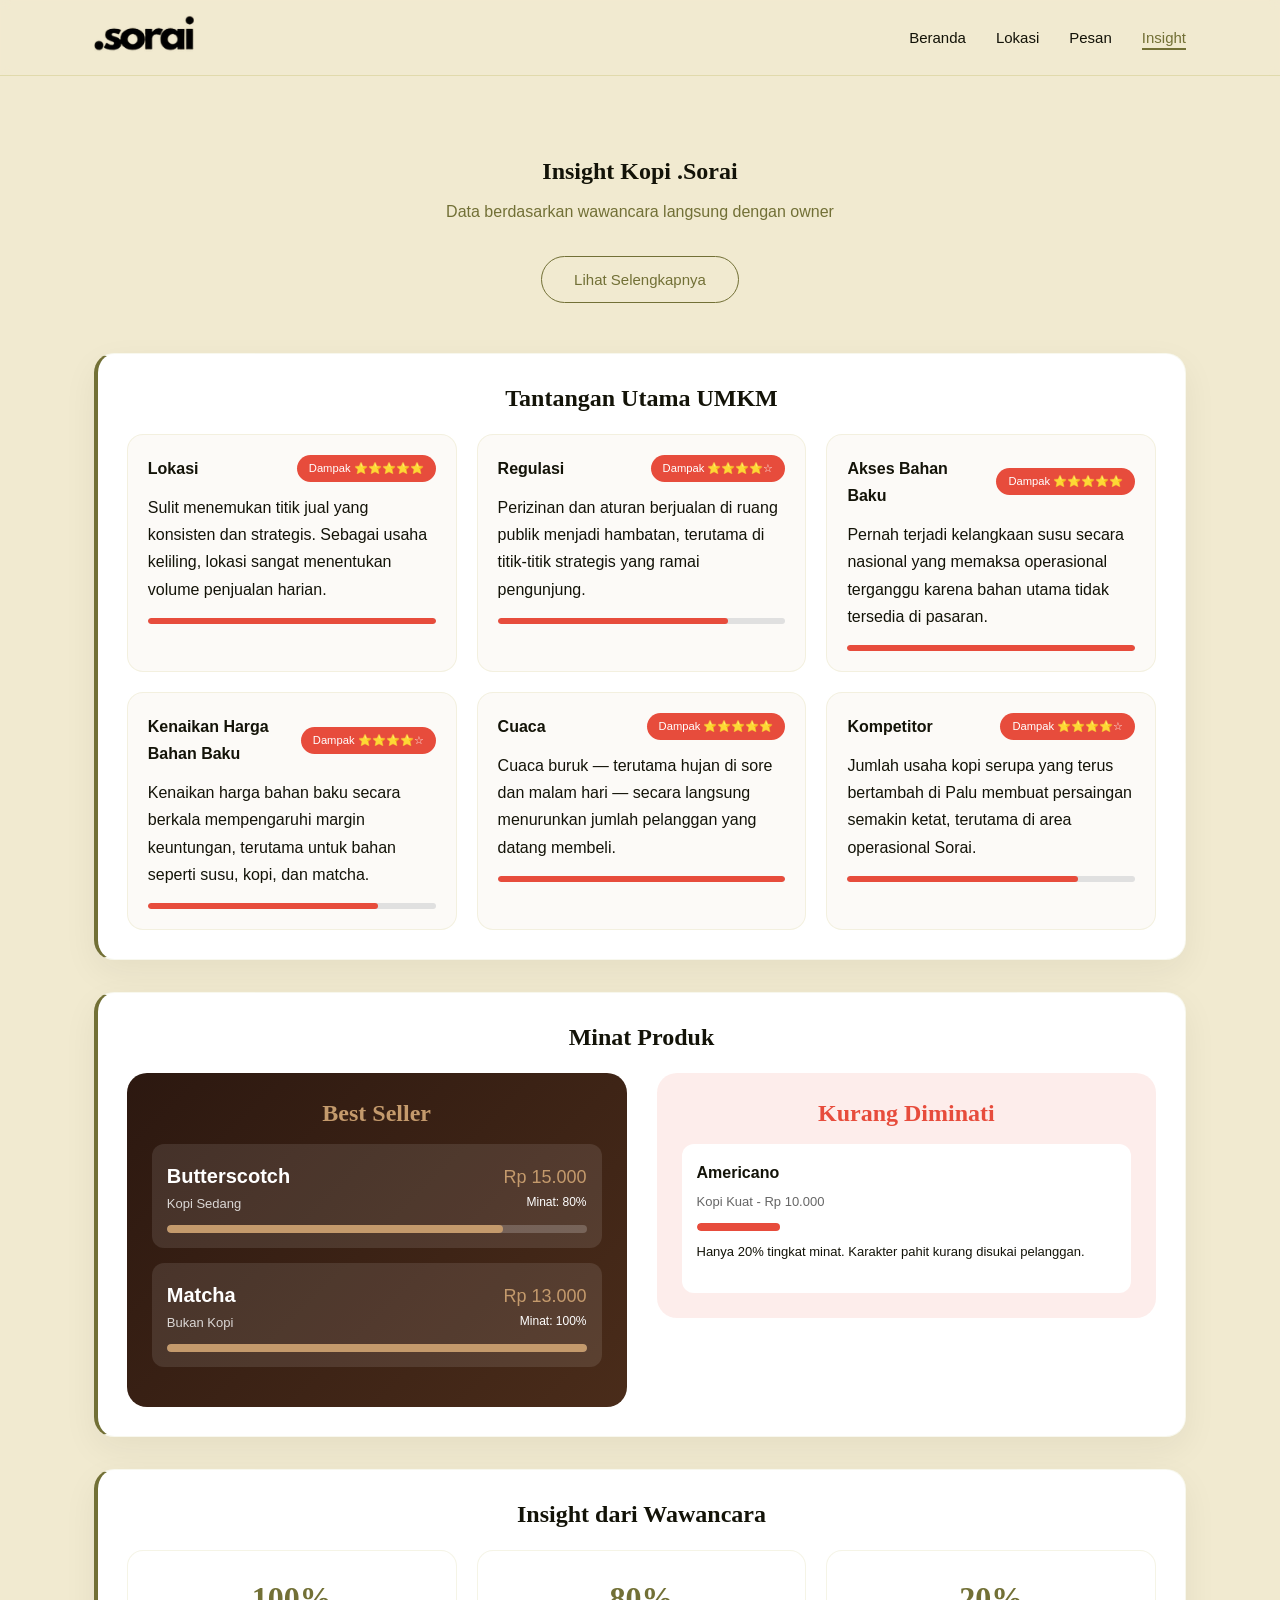
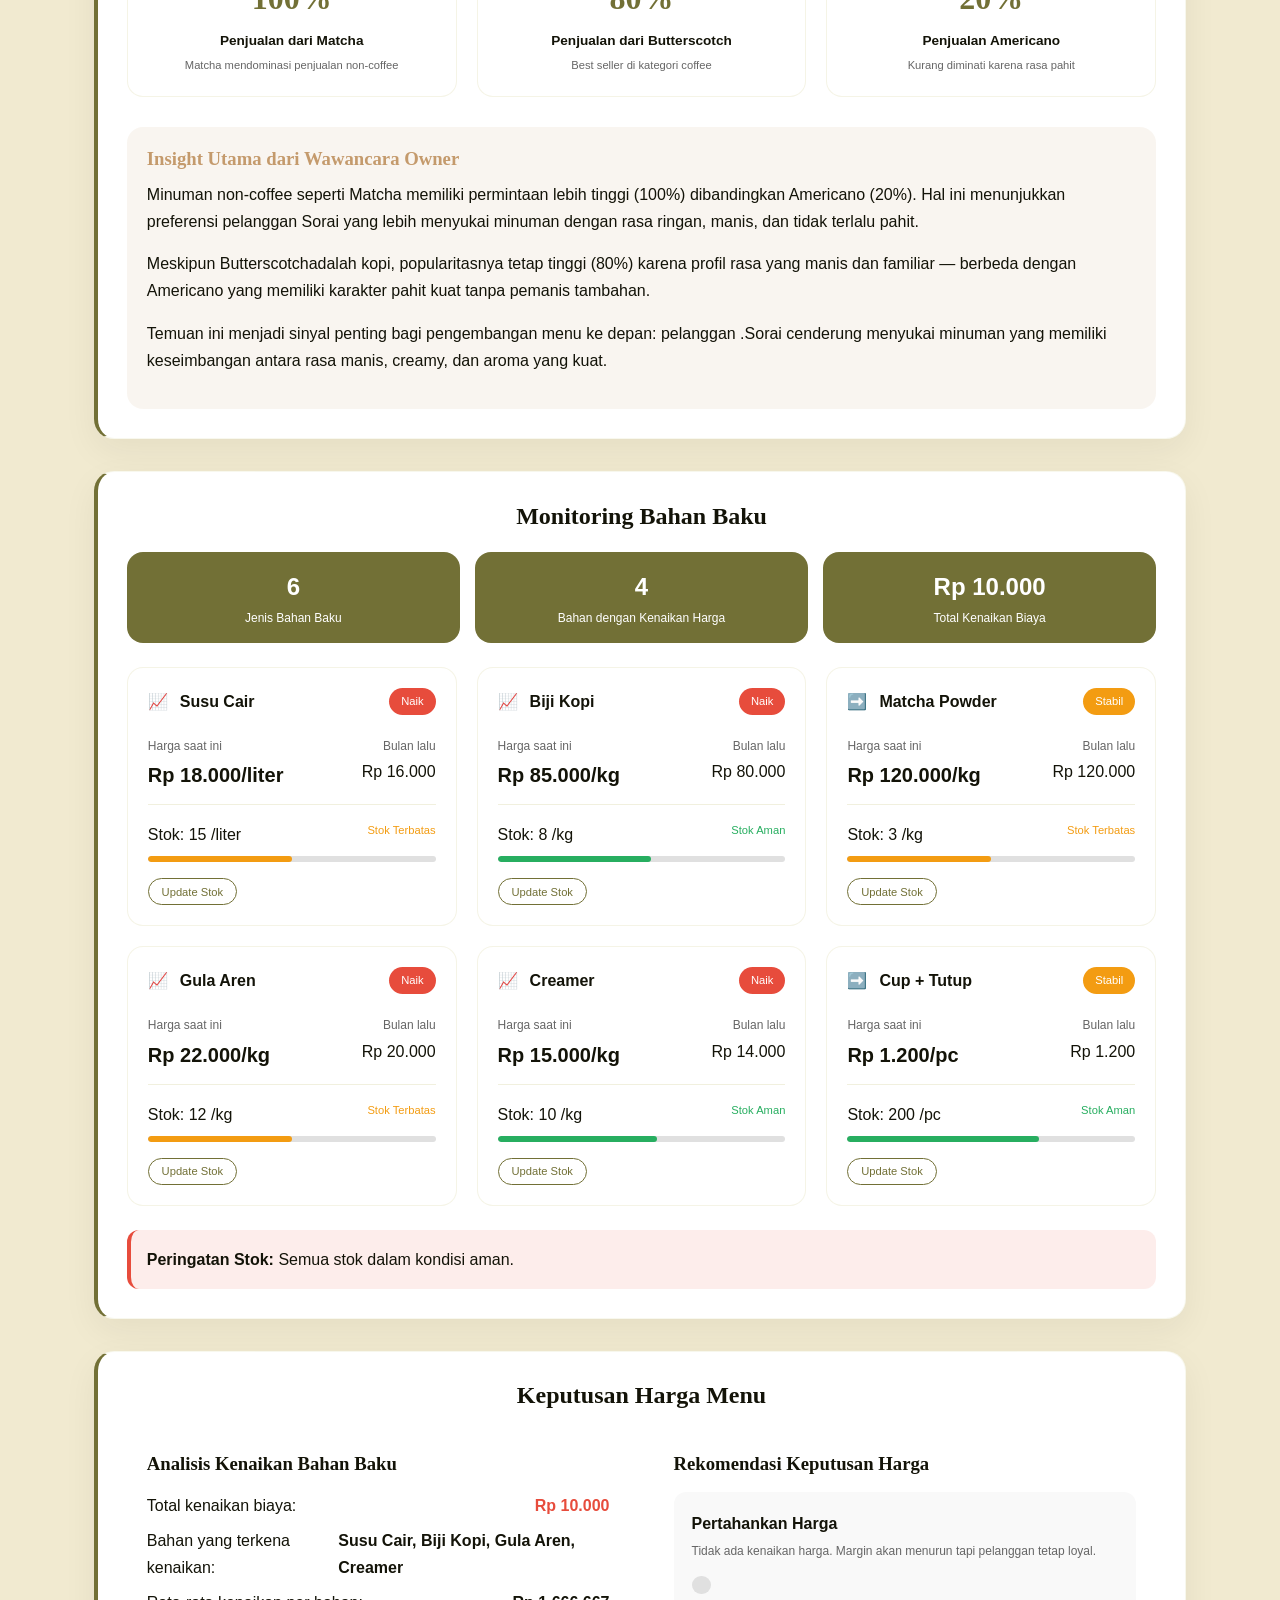
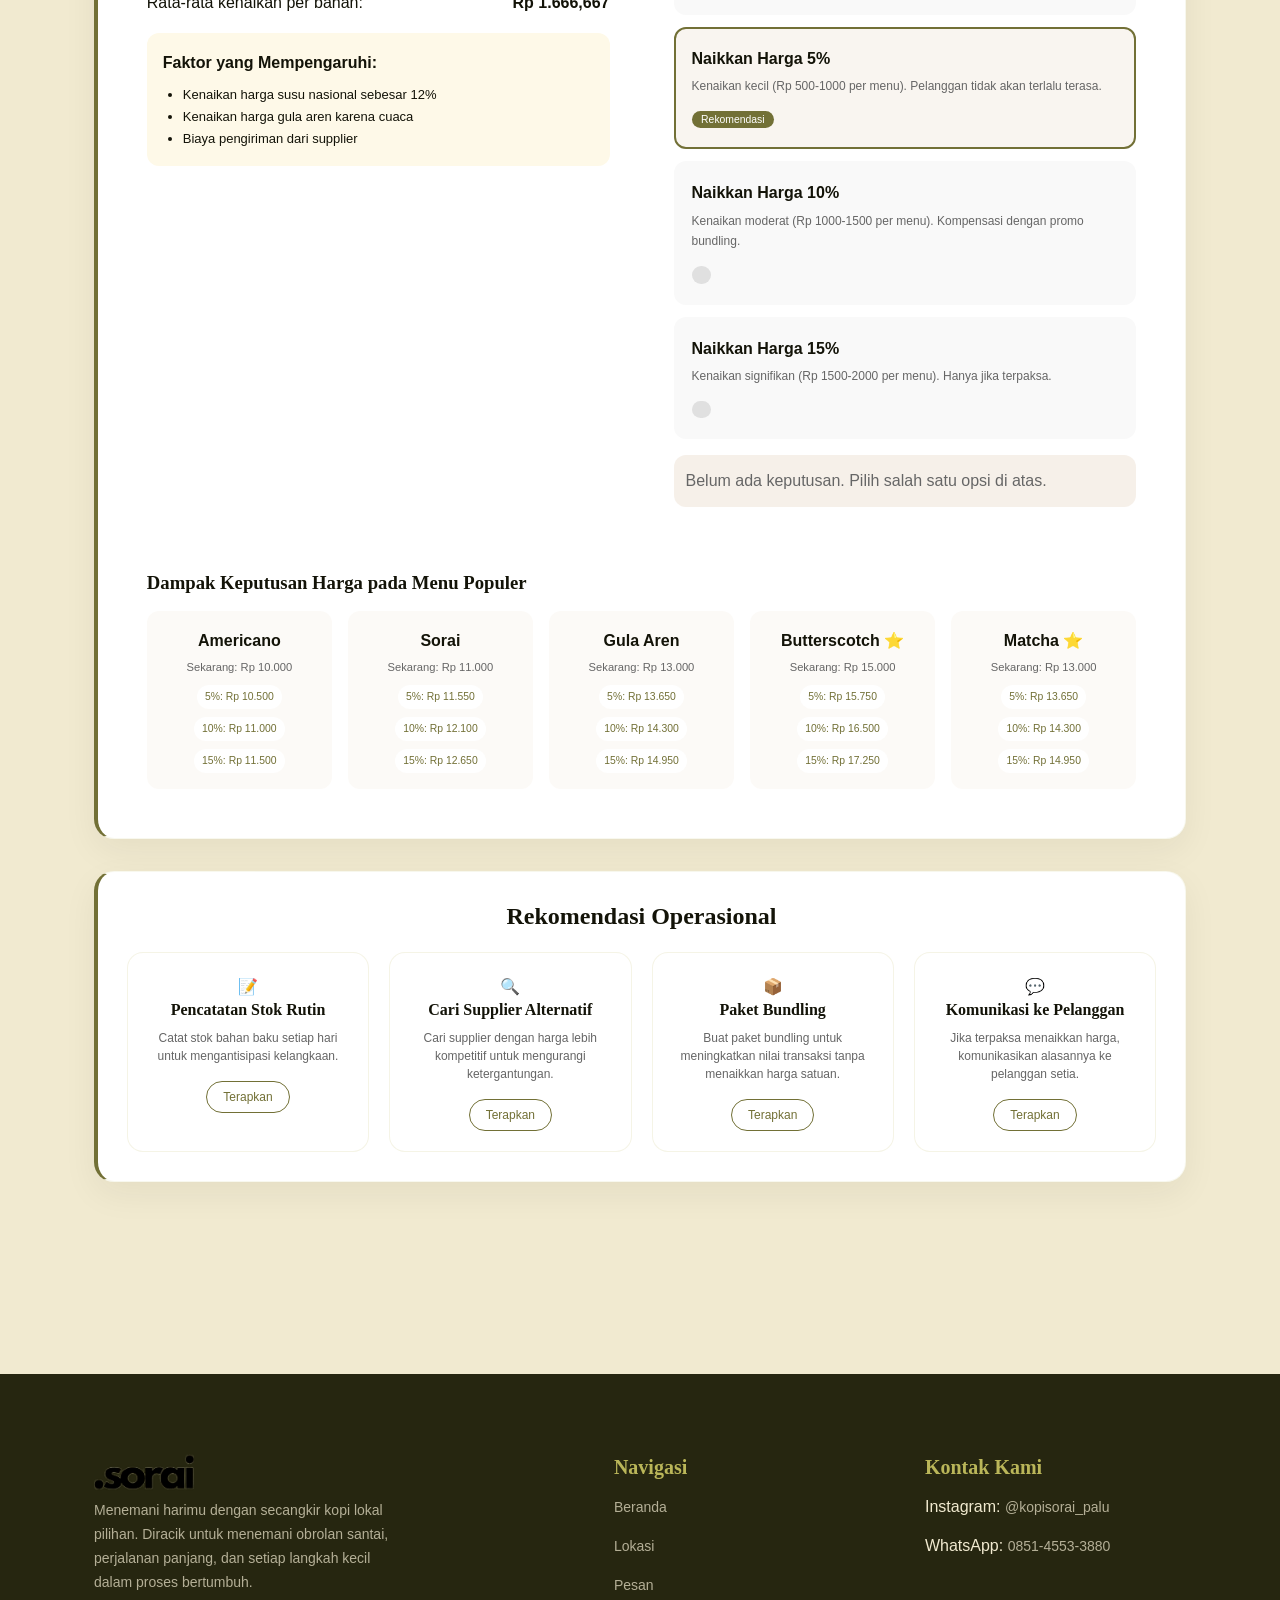
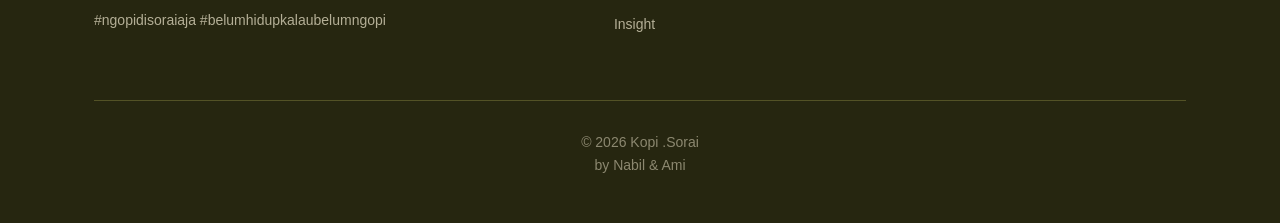
==== commit bd8fbc4d: "update insight & responsive" ====
--- a/pages/insight.html
+++ b/pages/insight.html
@@ -40,7 +40,6 @@
 
                 <div class="insight-card">
                     <h2>Tantangan Utama UMKM</h2>
-                    <p style="margin-bottom: 20px; color: #666; text-align: center;">Berdasarkan wawancara langsung dengan owner, berikut adalah kendala yang dihadapi:</p>
                     <div id="tantangan-container"></div>
                 </div>
 
@@ -56,14 +55,12 @@
 
                 <div class="insight-card">
                     <h2>Monitoring Bahan Baku</h2>
-                    <p style="margin-bottom: 20px; color: #666;">Pantau stok dan harga bahan baku secara real-time.</p>
                     <div id="monitoring-bahanbaku-container"></div>
                 </div>
 
                 <!-- KEPUTUSAN HARGA -->
                 <div class="insight-card">
                     <h2>Keputusan Harga Menu</h2>
-                    <p style="margin-bottom: 20px; color: #666;">Analisis kenaikan bahan baku dan rekomendasi penyesuaian harga.</p>
                     <div id="keputusan-harga-container"></div>
                 </div>
 
--- a/assets/css/style.css
+++ b/assets/css/style.css
@@ -16,6 +16,7 @@
 * {
     margin: 0;
     padding: 0;
+    box-sizing: border-box;
 }
 
 body {
@@ -447,6 +448,7 @@
     display: grid;
     grid-template-columns: repeat(auto-fit, minmax(300px, 1fr));
     gap: 25px;
+    justify-content: center;
     margin-bottom: 40px;
 }
 
@@ -459,14 +461,6 @@
     display: flex;
     flex-direction: column;
     transition: all 0.3s ease;
-}
-
-.lokasi-grid {
-    display: grid;
-    grid-template-columns: repeat(auto-fit, minmax(300px, 500px));
-    gap: 25px;
-    justify-content: center;
-    margin-bottom: 40px;
 }
 
 .lokasi-card h3 {
@@ -885,7 +879,7 @@
 .minat-grid {
     display: grid;
     grid-template-columns: 1fr 1fr;
-    gap: 2rem;
+    gap: 30px;
 }
 
 .best-seller-card-insight {
@@ -911,7 +905,13 @@
     display: flex;
     justify-content: space-between;
     align-items: center;
-    margin-bottom: 0.5rem;
+    flex-wrap: wrap;
+    gap: 8px;
+}
+
+.item-name {
+    min-width: 0;
+    word-break: break-word;
 }
 
 .best-seller-item .item-name {
@@ -1112,6 +1112,12 @@
     font-size: 1.2rem;
 }
 
+.price-layout {
+    display: grid;
+    grid-template-columns: 1fr 1fr;
+    gap: 24px;
+}
+
 .price-decision-card {
     display: flex;
     align-items: flex-start;
@@ -1123,6 +1129,7 @@
     cursor: pointer;
     transition: all 0.3s ease;
     border: 2px solid transparent;
+    flex-wrap: wrap;
 }
 
 .price-decision-card:hover {
@@ -1137,6 +1144,7 @@
 
 .decision-content {
     flex: 1;
+    min-width: 0;
 }
 
 .decision-content strong {
@@ -1170,7 +1178,6 @@
     font-size: 0.8rem;
 }
 
-/* Menu Impact Grid */
 .menu-impact-grid {
     display: grid;
     grid-template-columns: repeat(auto-fit, minmax(180px, 1fr));
@@ -1217,7 +1224,12 @@
     color: var(--warna-button);
 }
 
-/* Rekomendasi Card */
+.rekomendasi-grid {
+    display: grid;
+    grid-template-columns: repeat(4, 1fr);
+    gap: 20px;
+}
+
 .rekomendasi-card {
     background: var(--white);
     padding: 1.25rem;
@@ -1262,7 +1274,6 @@
     color: white;
 }
 
-/* Filter Buttons */
 .filter-buttons {
     display: flex;
     gap: 0.75rem;
@@ -1290,4 +1301,232 @@
     background: var(--warna-button);
     border-color: var(--warna-button);
     color: white;
+}
+
+@media (max-width: 900px) {
+    .hero-section {
+        flex-direction: column;
+        min-height: auto;
+        padding: 60px 0 40px;
+        gap: 40px;
+        text-align: center;
+    }
+
+    .hero-content {
+        padding-right: 0;
+    }
+
+    .hero-content h1 {
+        font-size: 42px;
+    }
+
+    .hero-content p {
+        max-width: 100%;
+    }
+
+    .hero-content > div {
+        justify-content: center;
+    }
+
+    .hero-visual {
+        width: 280px;
+        max-width: 280px;
+    }
+
+    .story-section {
+        flex-direction: column;
+        gap: 20px;
+        padding: 30px;
+        margin-top: 40px;
+        margin-bottom: 40px;
+    }
+
+    .story-text h1 {
+        font-size: 30px;
+    }
+
+    .grid-2 {
+        grid-template-columns: 1fr;
+    }
+
+    .footer-grid {
+        grid-template-columns: 1fr 1fr;
+        gap: 30px;
+    }
+
+    .layout-pesan {
+        flex-direction: column;
+    }
+
+    .cart-col {
+        position: static;
+        min-width: unset;
+    }
+
+    .minat-grid {
+        grid-template-columns: 1fr;
+    }
+
+    .price-layout {
+        grid-template-columns: 1fr;
+    }
+
+    .price-decision-container {
+        grid-template-columns: 1fr;
+    }
+
+    .insight-stats {
+        grid-template-columns: repeat(2, 1fr);
+    }
+
+    .rekomendasi-grid {
+        grid-template-columns: repeat(2, 1fr);
+    }
+}
+
+
+@media (max-width: 600px) {
+    nav {
+        flex-direction: column;
+        gap: 15px;
+        align-items: center;
+    }
+
+    .nav-links {
+        gap: 16px;
+        flex-wrap: wrap;
+        justify-content: center;
+    }
+
+    .nav-links li a {
+        font-size: 14px;
+    }
+
+    .hero-content h1 {
+        font-size: 32px;
+    }
+
+    .hero-content p {
+        font-size: 15px;
+    }
+
+    .hero-visual {
+        width: 220px;
+        max-width: 220px;
+    }
+
+    .story-section {
+        padding: 24px 20px;
+    }
+
+    .story-text h1 {
+        font-size: 24px;
+    }
+
+    section {
+        margin-top: 50px;
+        margin-bottom: 50px;
+    }
+
+    .section-header {
+        margin-bottom: 30px;
+    }
+
+    .section-header h1 {
+        font-size: 26px;
+    }
+
+    .section-header h2 {
+        font-size: 22px;
+    }
+
+    .card {
+        padding: 24px 20px;
+    }
+
+    .menu-item {
+        flex-wrap: wrap;
+        gap: 6px;
+    }
+
+    .menu-dots {
+        display: none;
+    }
+
+    .menu-price {
+        margin-right: 0;
+    }
+
+    .footer-grid {
+        grid-template-columns: 1fr;
+        gap: 24px;
+    }
+
+    footer {
+        padding: 50px 0 24px;
+    }
+
+    .sesi-buttons {
+        flex-direction: column;
+        align-items: center;
+    }
+
+    .lokasi-button {
+        width: 100%;
+        max-width: 340px;
+    }
+
+    .form-input {
+        width: 100%;
+        box-sizing: border-box;
+    }
+
+    .menu-col, .cart-col {
+        min-width: unset;
+        width: 100%;
+    }
+
+    .menu-impact-grid {
+        grid-template-columns: 1fr;
+    }
+
+    .insight-stats {
+        grid-template-columns: 1fr;
+    }
+
+    .insight-card {
+        padding: 1.2rem;
+    }
+
+    .bahanbaku-grid {
+        grid-template-columns: 1fr;
+    }
+
+    .tantangan-grid {
+        grid-template-columns: 1fr;
+    }
+
+    .insight-stats-grid {
+        grid-template-columns: 1fr 1fr;
+    }
+
+    .decision-content {
+        min-width: 0;
+    }
+
+    .minat-grid {
+        grid-template-columns: 1fr;
+    }
+
+    .menu-impact-grid {
+        grid-template-columns: 1fr;
+    }
+
+    .rekomendasi-grid {
+        grid-template-columns: 1fr;
+    }
+
+    .container {
+        padding: 0 16px;
+    }
 }
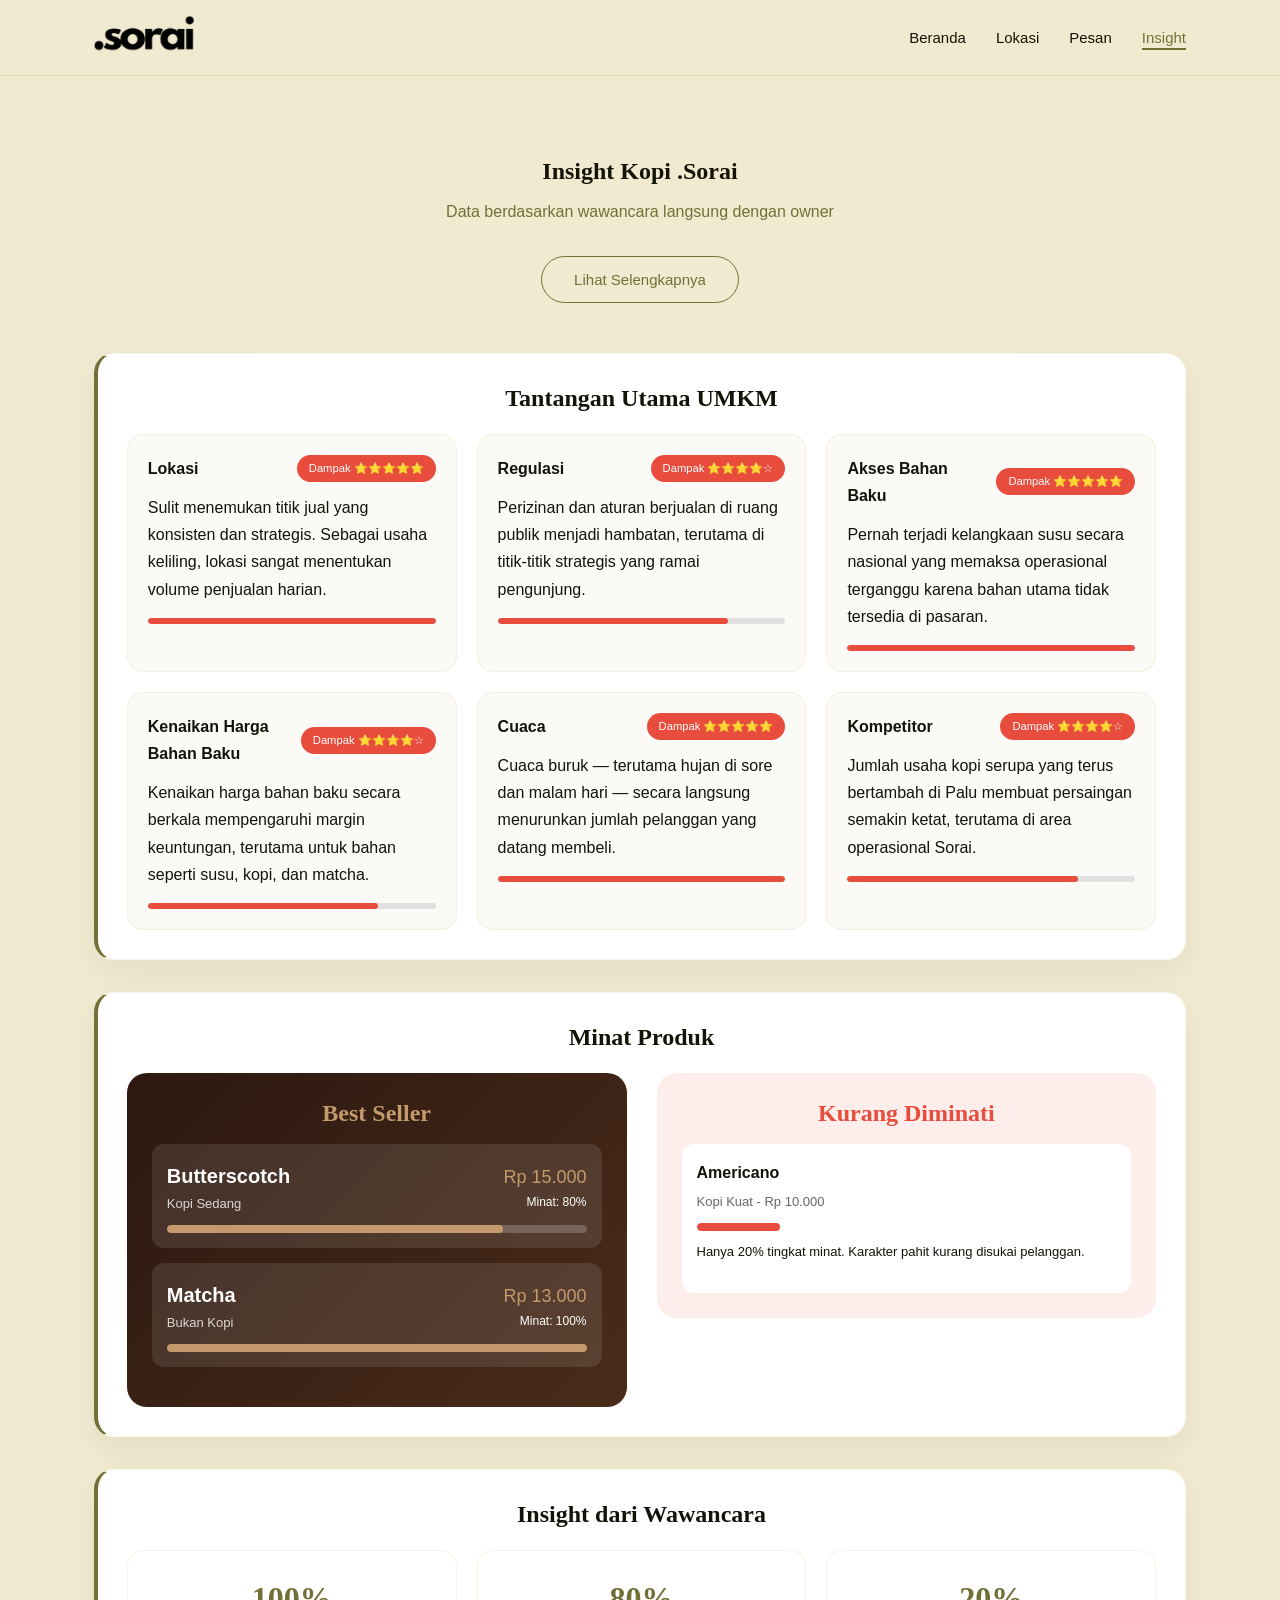
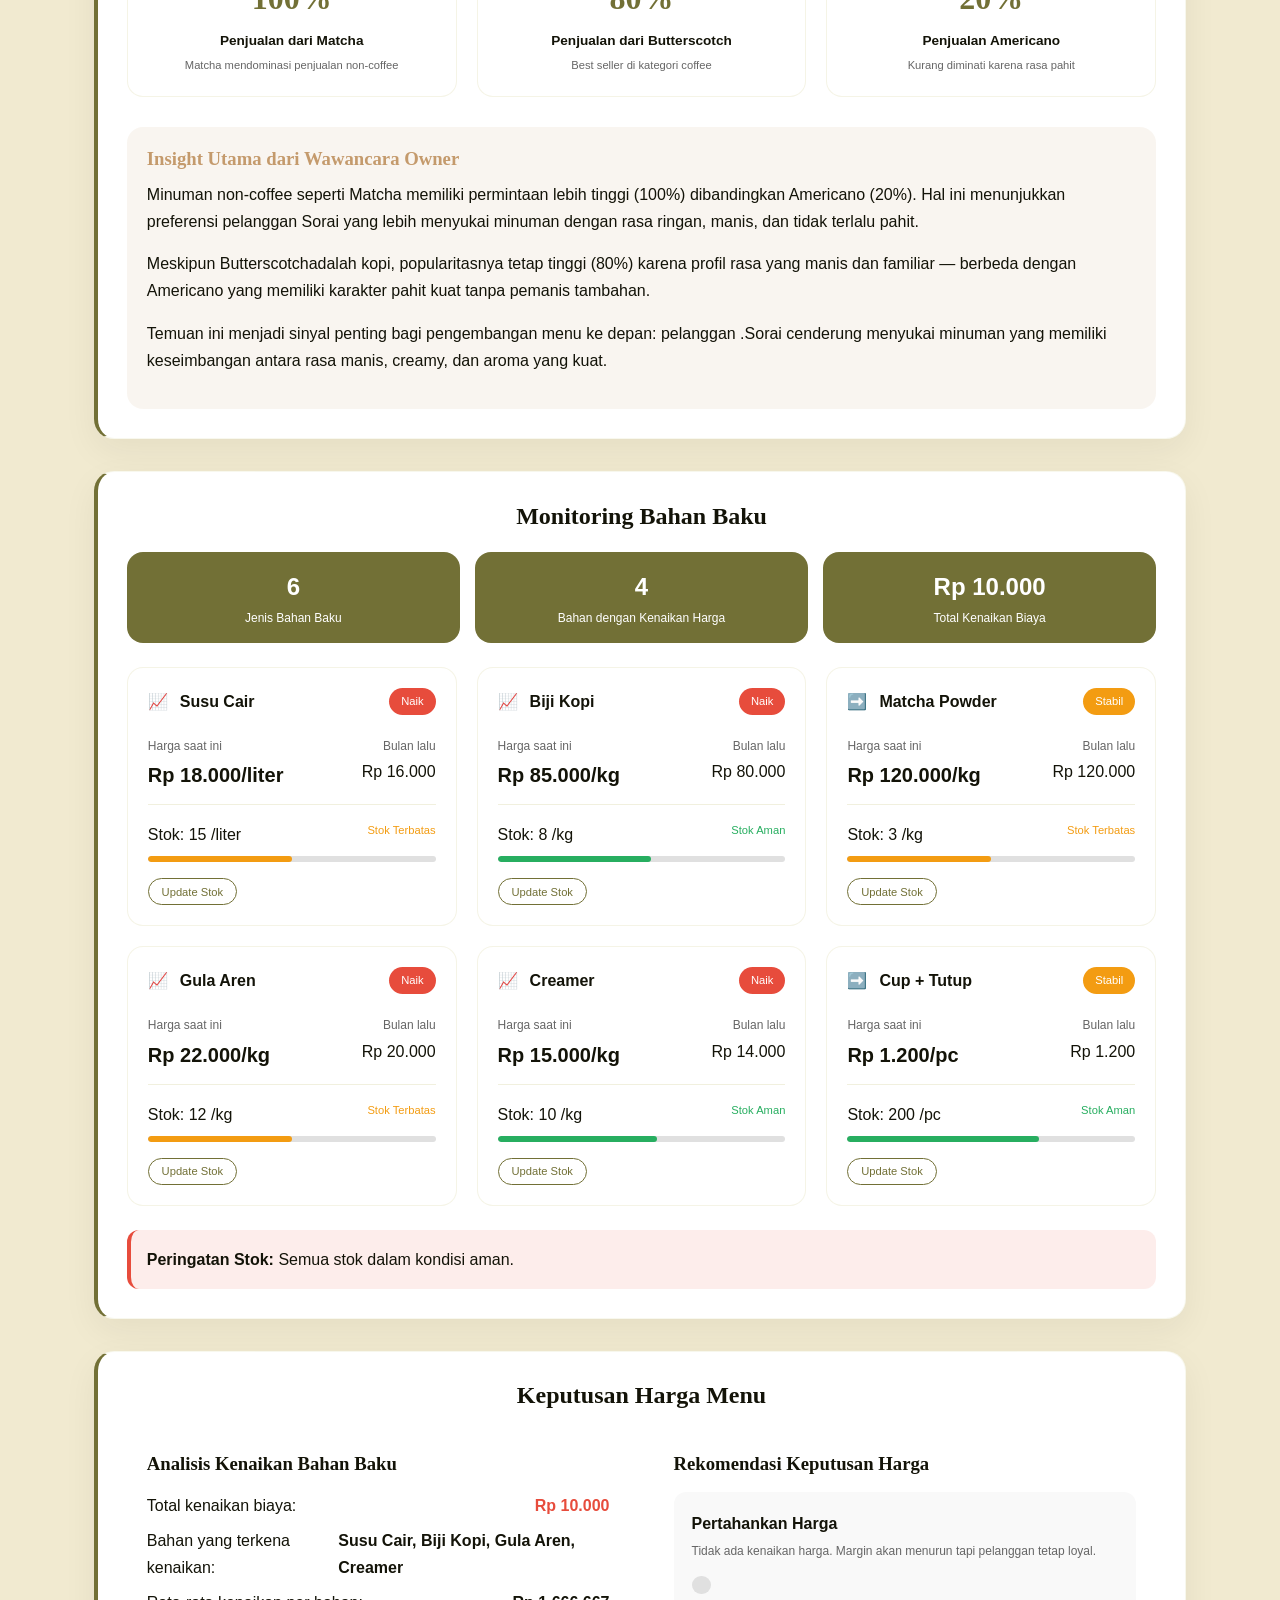
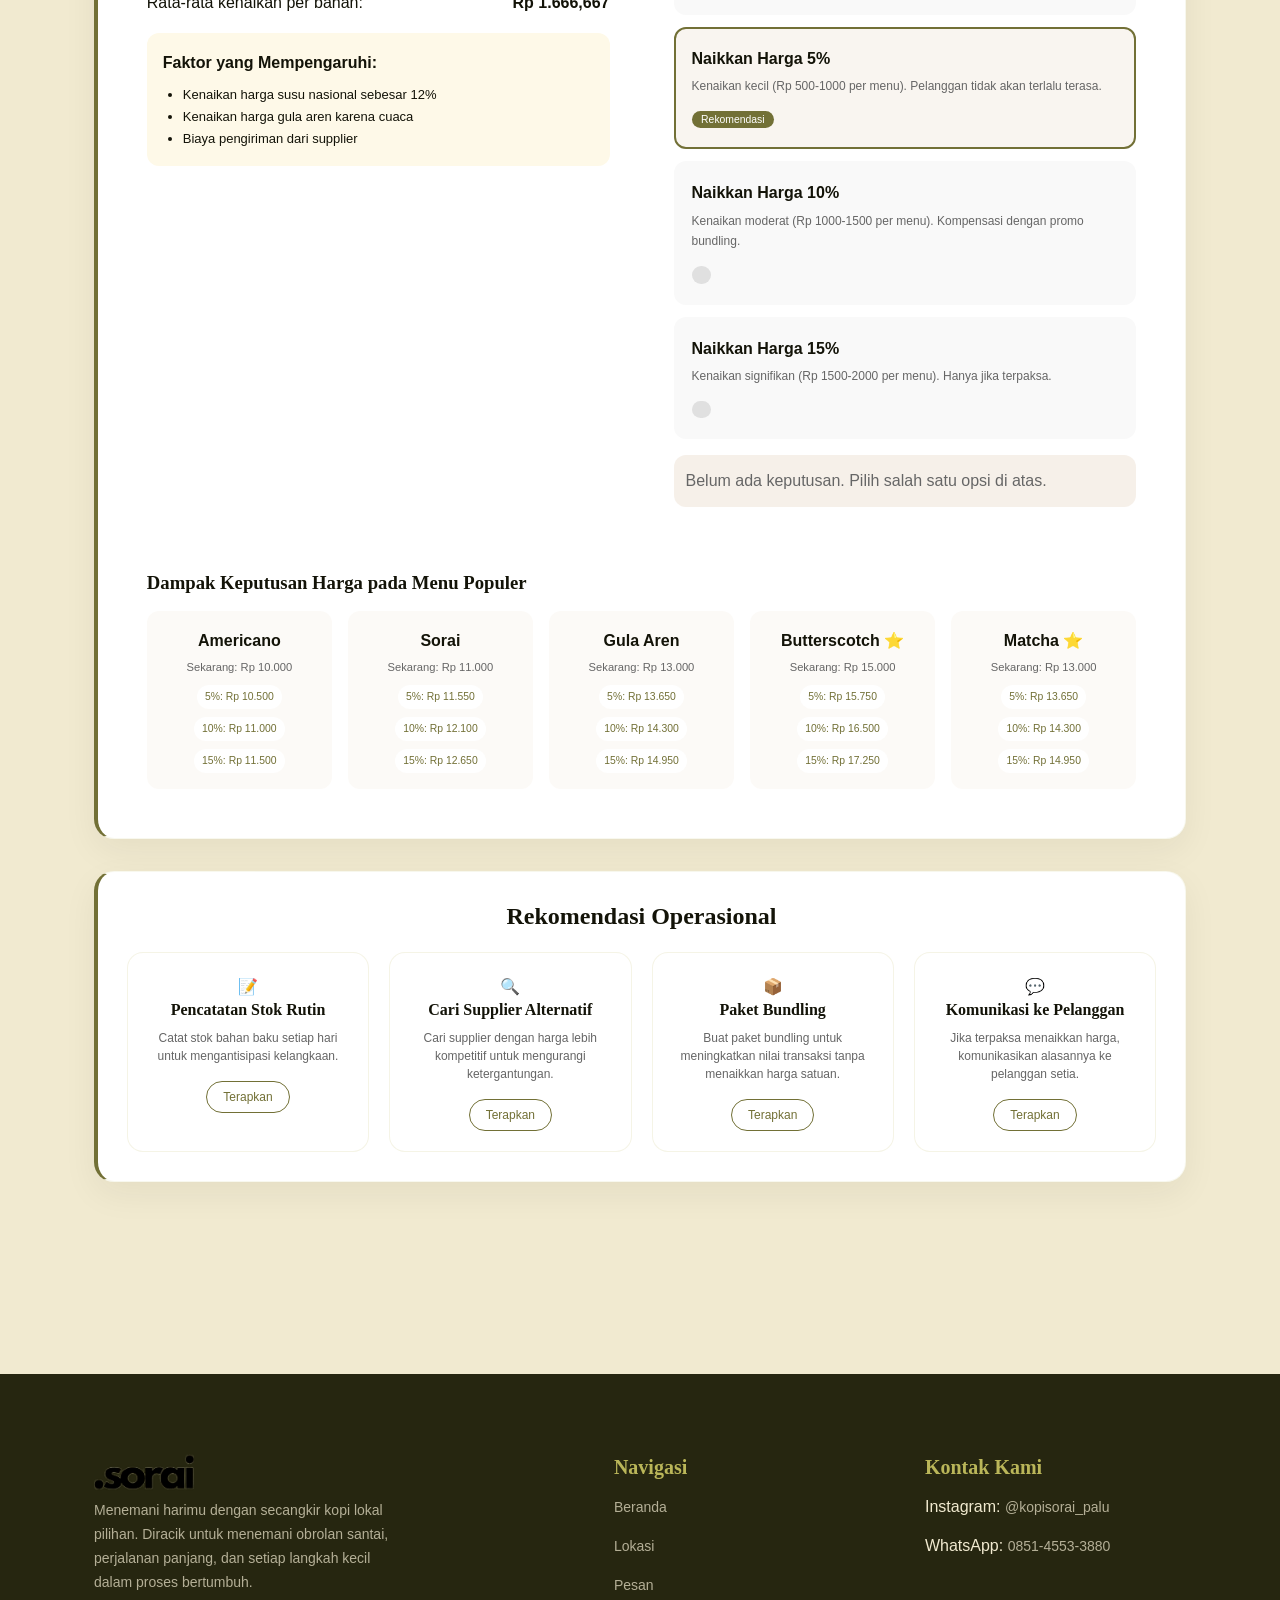
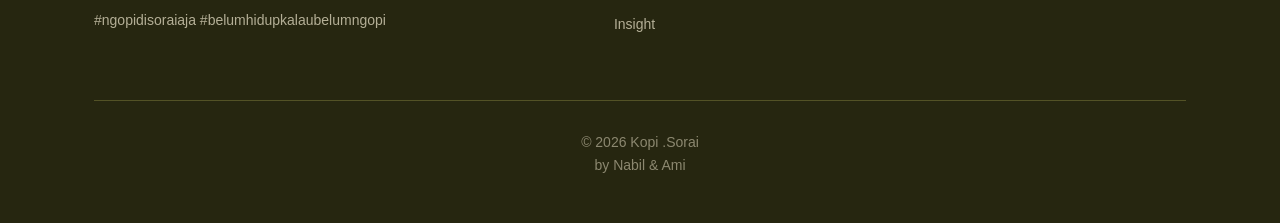
==== commit 4fe3f2d4: "update responsive navbar hamburger menu" ====
--- a/pages/insight.html
+++ b/pages/insight.html
@@ -19,6 +19,11 @@
                 <a href="/index.html">
                     <img src="/images/logo-sorai.png" alt="Logo Sorai" width="100px">
                 </a>
+                <div class="menu-bar" id="menu-bar">
+                    <span class="bar"></span>
+                    <span class="bar"></span>
+                    <span class="bar"></span>
+                </div>
                 <ul class="nav-links" id="nav">
                     <li><a href="/index.html">Beranda</a></li>
                     <li><a href="lokasi.html">Lokasi</a></li>
@@ -58,13 +63,11 @@
                     <div id="monitoring-bahanbaku-container"></div>
                 </div>
 
-                <!-- KEPUTUSAN HARGA -->
                 <div class="insight-card">
                     <h2>Keputusan Harga Menu</h2>
                     <div id="keputusan-harga-container"></div>
                 </div>
 
-                <!-- REKOMENDASI TAMBAHAN -->
                 <div class="insight-card">
                     <h2>Rekomendasi Operasional</h2>
                     <div id="rekomendasi-tambahan-container"></div>
--- a/assets/css/style.css
+++ b/assets/css/style.css
@@ -47,7 +47,7 @@
 
 /* --- HEADER --- */
 header {
-    background-color: rgba(241, 234, 208, 0.5);
+    background-color: rgba(241, 234, 208, 0.8);
     backdrop-filter: blur(5px);
     position: sticky;
     top: 0;
@@ -1303,6 +1303,21 @@
     color: white;
 }
 
+.menu-bar {
+    display: none;
+    cursor: pointer;
+    flex-direction: column;
+    gap: 5px;
+}
+
+.menu-bar .bar {
+    width: 25px;
+    height: 3px;
+    background-color: var(--text-main);
+    transition: all 0.3s ease;
+}
+
+
 @media (max-width: 900px) {
     .hero-section {
         flex-direction: column;
@@ -1387,15 +1402,42 @@
 
 @media (max-width: 600px) {
     nav {
+        flex-direction: row; 
+        justify-content: space-between;
+        align-items: center;
+        position: relative;
+        width: 100%;
+    }
+
+    .menu-bar {
+        display: flex; 
+    }
+
+    .nav-links {
+        display: none; 
+        position: absolute;
+        top: 60px;
+        right: 0;
+        background-color: rgba(241, 234, 208, 0.8);
+        width: 100%;
         flex-direction: column;
-        gap: 15px;
-        align-items: center;
-    }
-
-    .nav-links {
         gap: 16px;
-        flex-wrap: wrap;
-        justify-content: center;
+        padding: 15px;
+        z-index: 100;
+    }
+
+    .nav-links.active {
+        display: flex;
+    }
+
+    .menu-bar.active .bar:nth-child(2) {
+        opacity: 0;
+    }
+    .menu-bar.active .bar:nth-child(1) {
+        transform: translateY(8px) rotate(45deg);
+    }
+    .menu-bar.active .bar:nth-child(3) {
+        transform: translateY(-8px) rotate(-45deg);
     }
 
     .nav-links li a {
